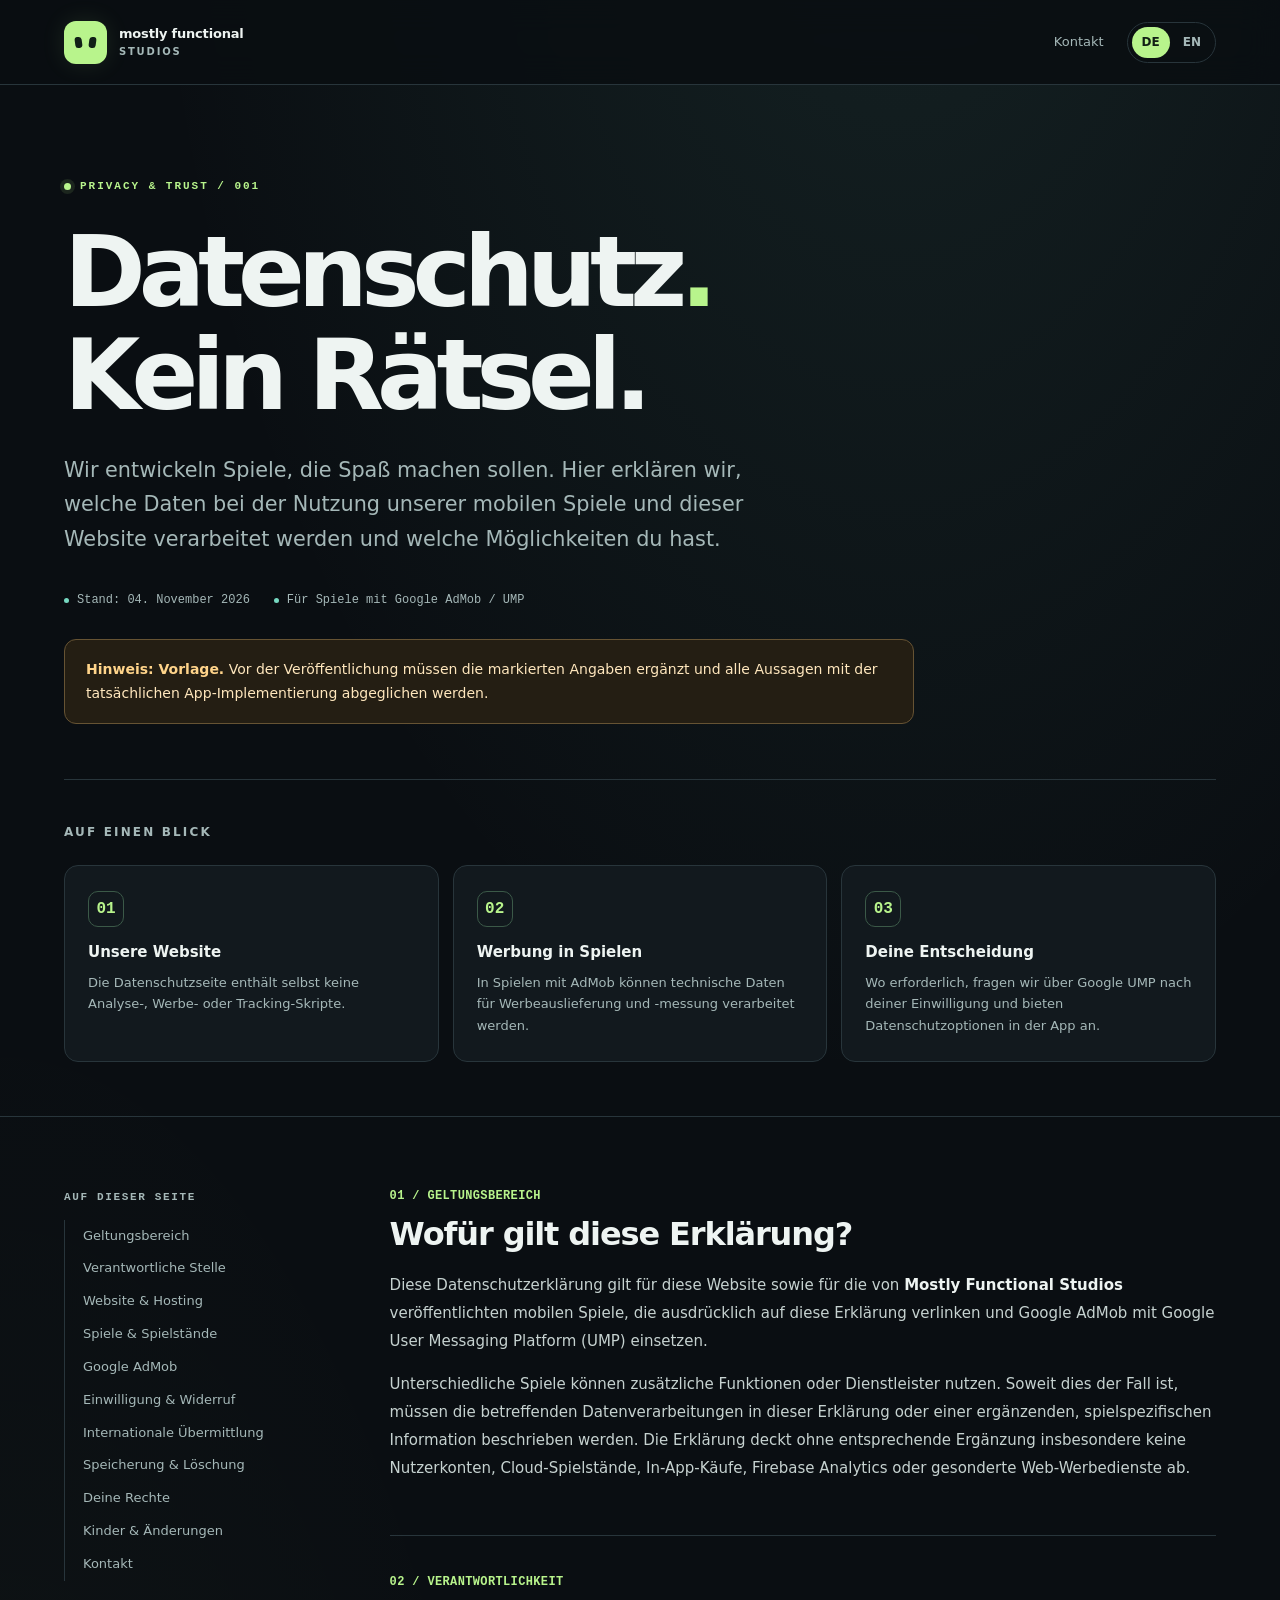
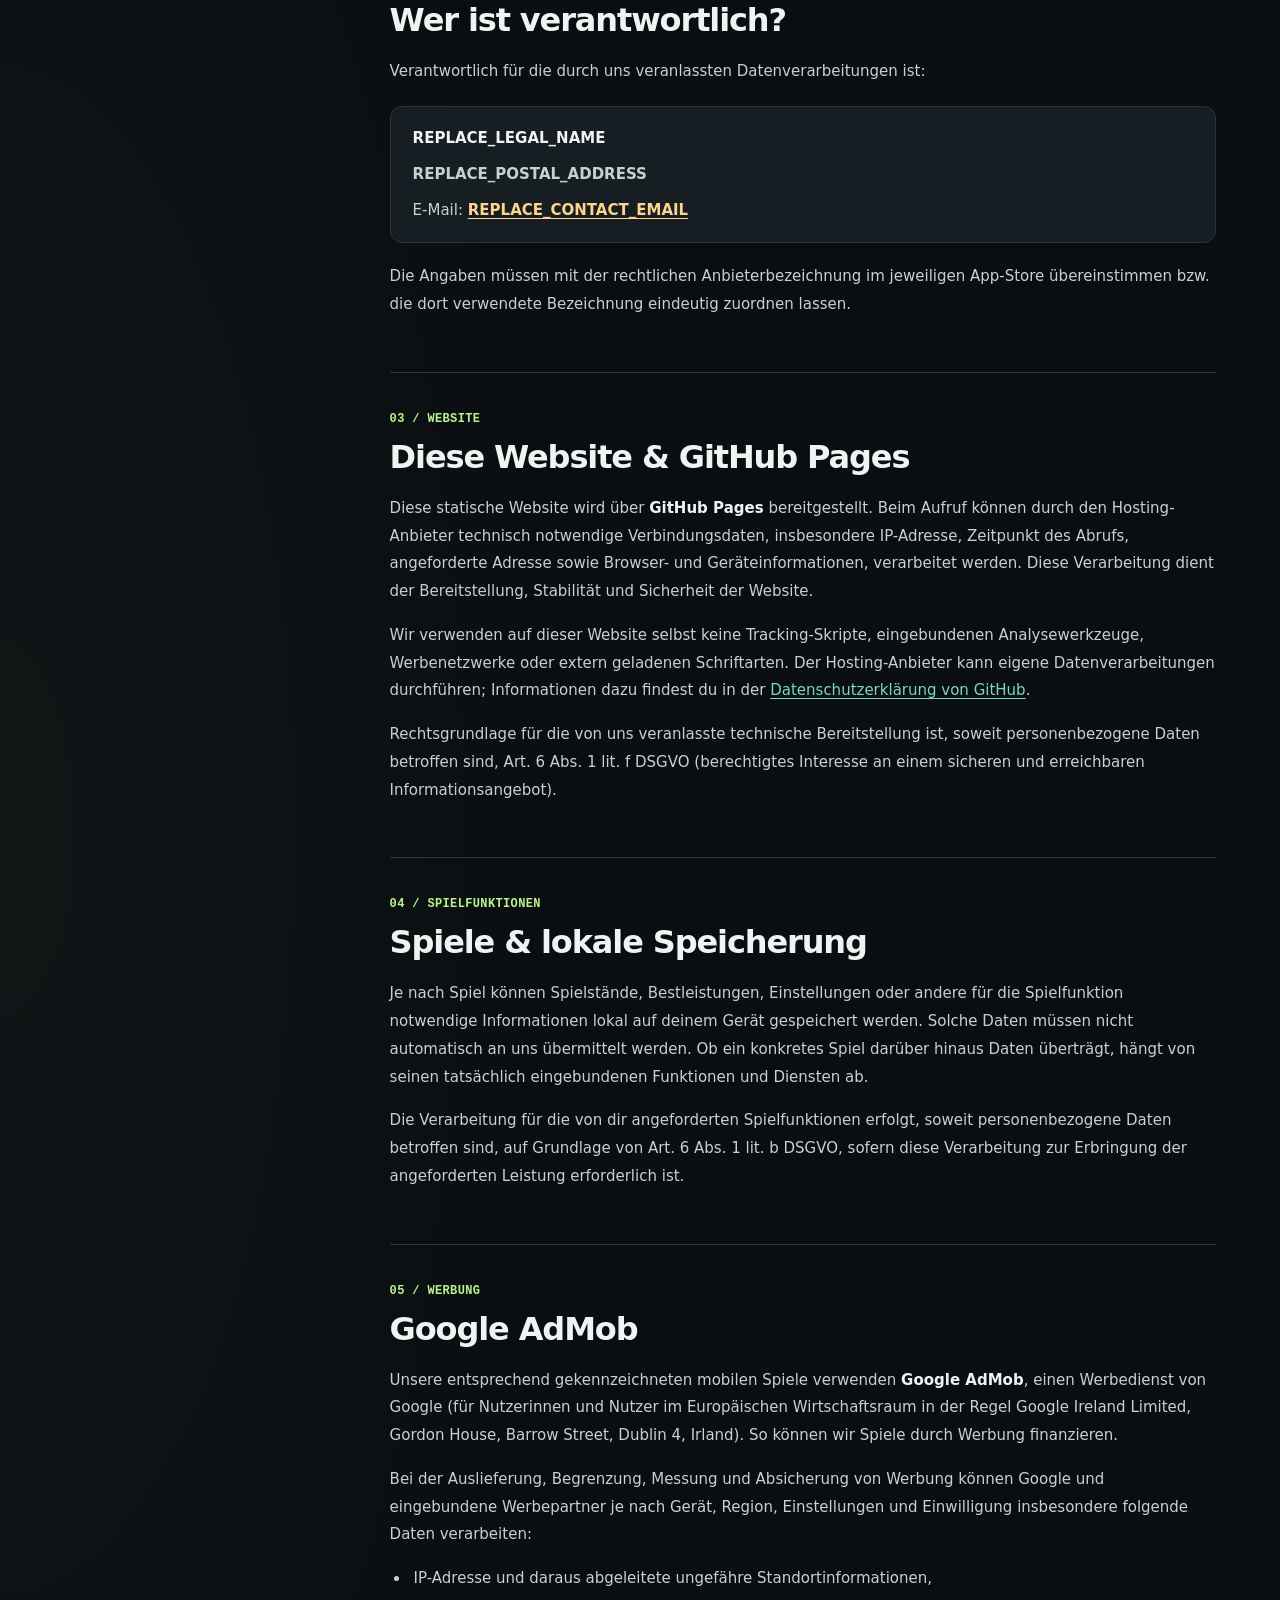
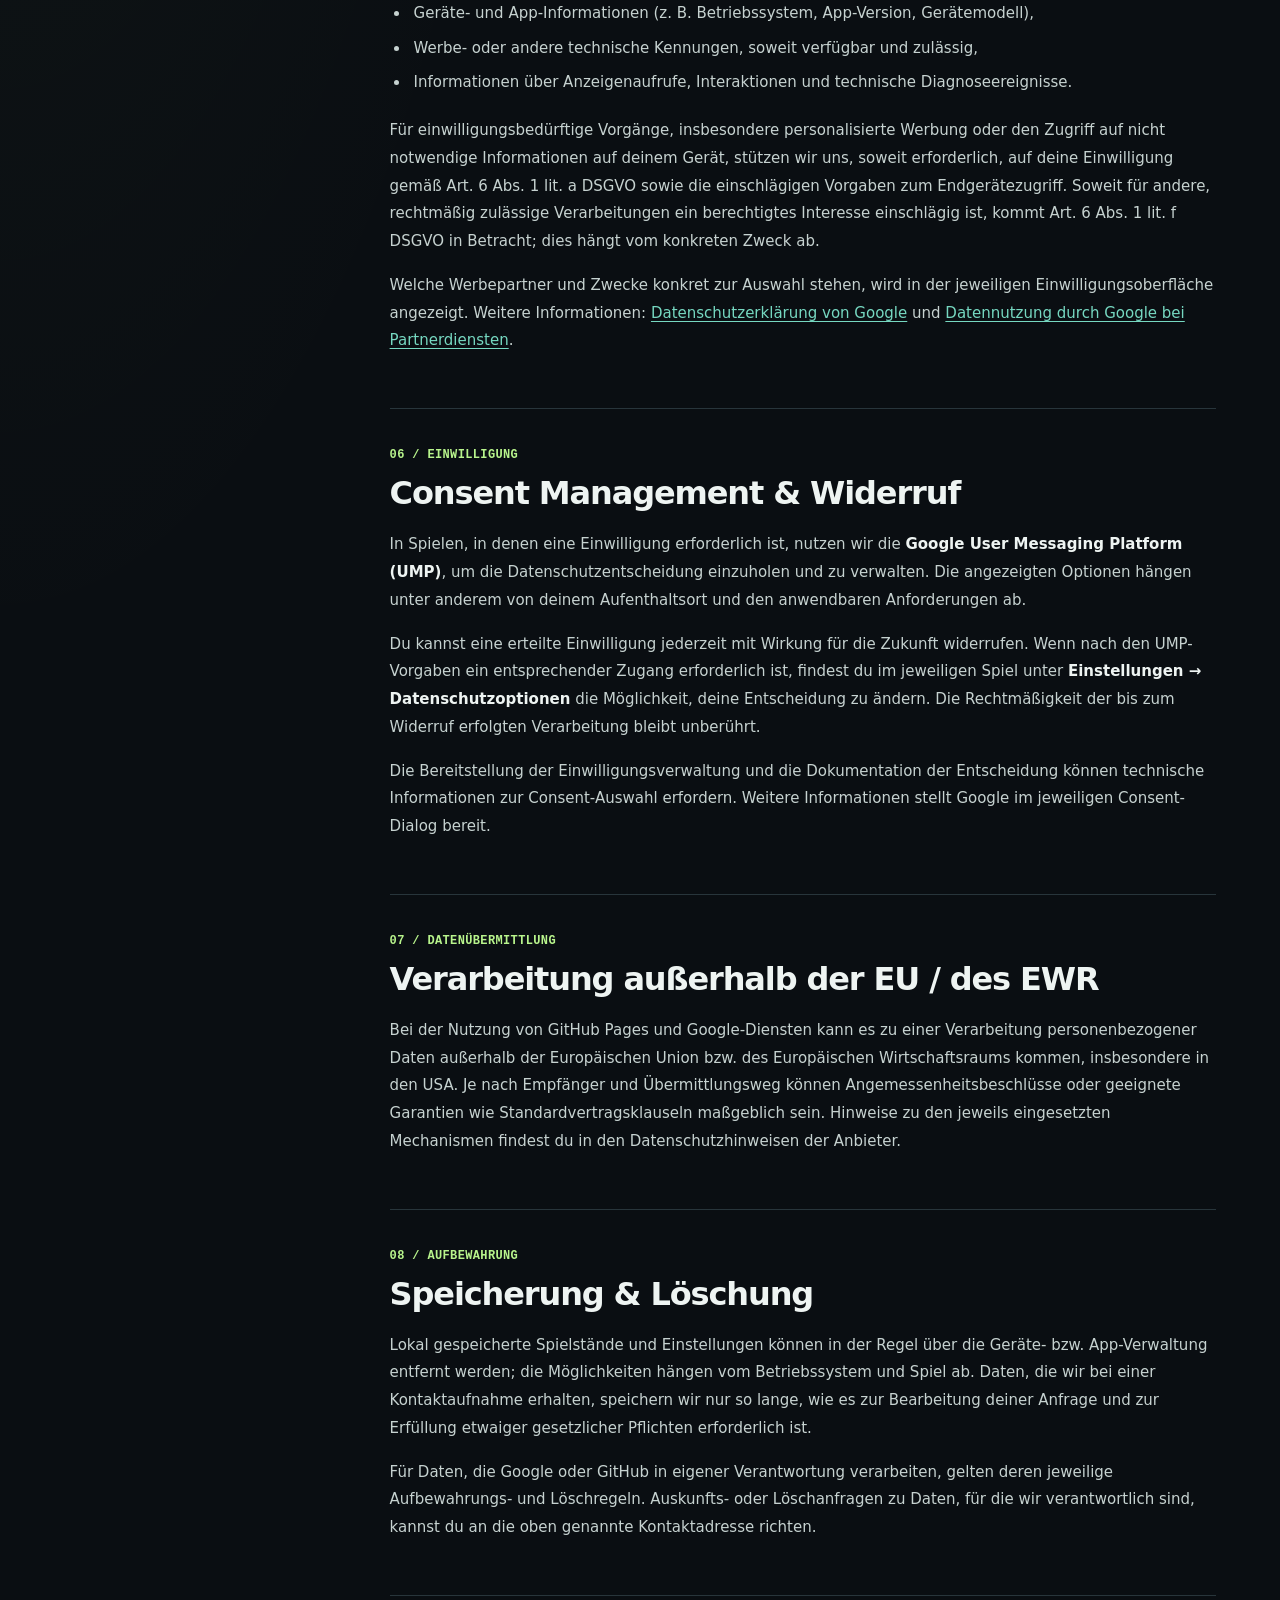
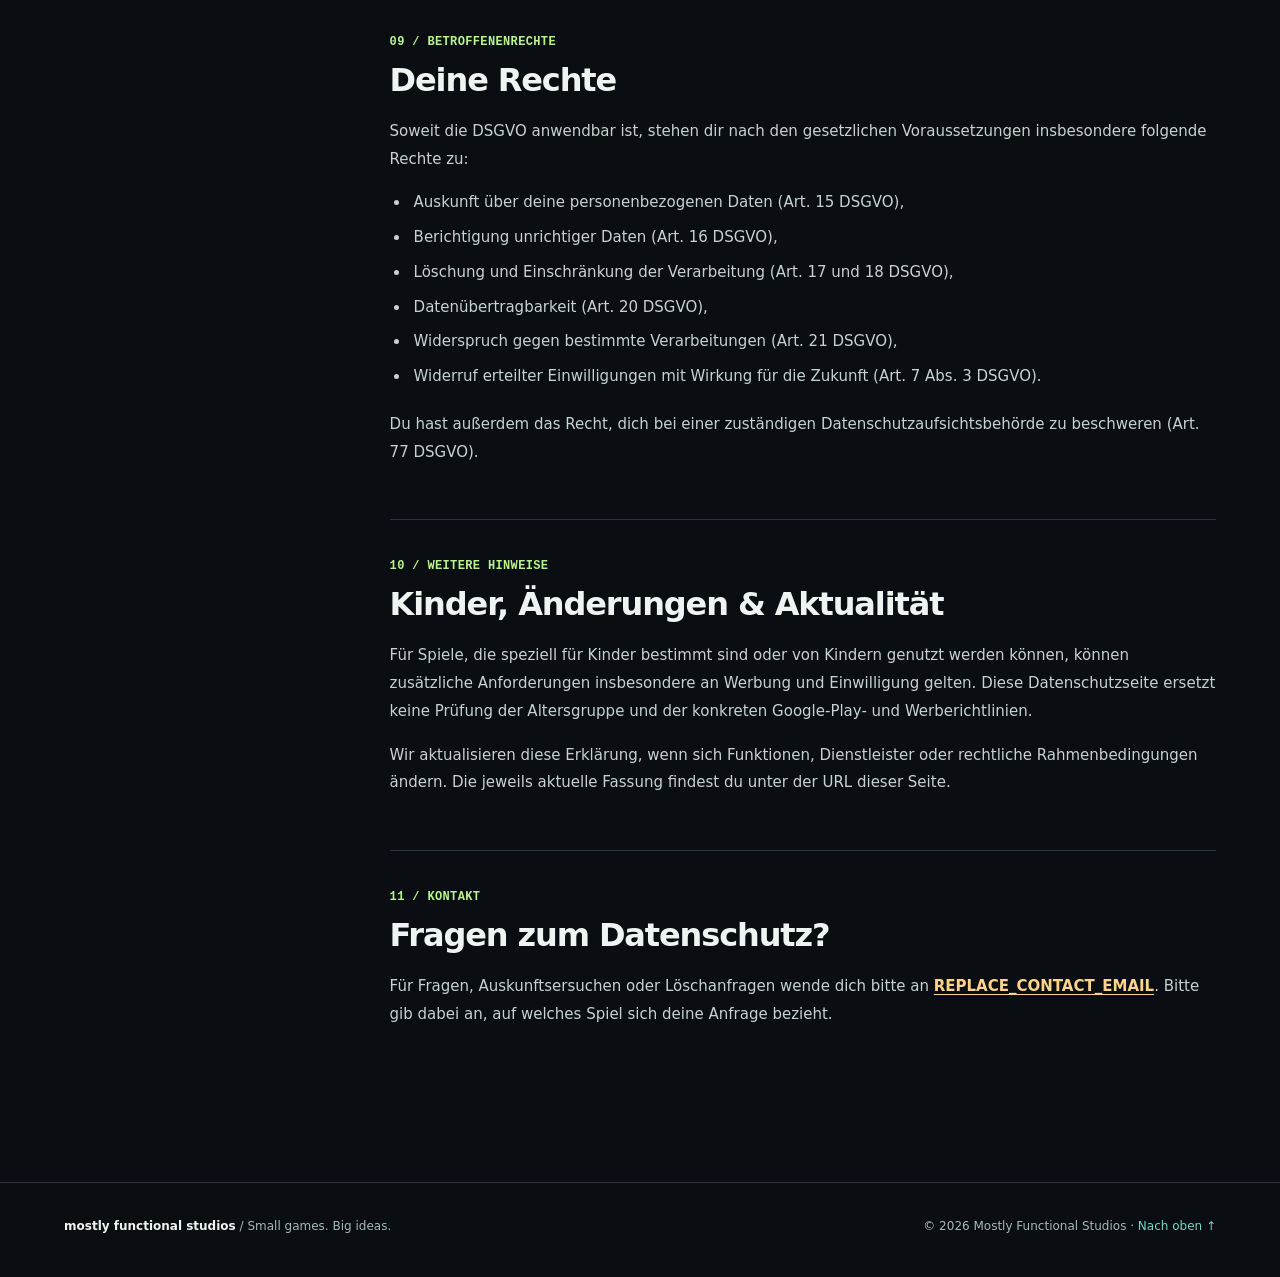
==== index.html @ bf317b9d "initial" ====
<!doctype html>
<html lang="de">
<head>
  <meta charset="utf-8">
  <meta name="viewport" content="width=device-width, initial-scale=1">
  <meta name="color-scheme" content="dark">
  <meta name="theme-color" content="#0a0e12">
  <meta name="description" content="Datenschutzerklärung für mobile Spiele von Mostly Functional Studios und diese Website. Informationen zu AdMob, Einwilligung, Datenverarbeitung und Betroffenenrechten.">
  <title>Datenschutzerklärung — Mostly Functional Studios</title>
  <link rel="icon" href="assets/favicon.svg" type="image/svg+xml">
  <link rel="stylesheet" href="assets/styles.css">
</head>
<body>
  <header class="site-header">
    <div class="container header-inner">
      <a class="brand" href="#start" aria-label="Mostly Functional Studios – zum Anfang">
        <span class="brand-mark" aria-hidden="true"><span class="brand-eyes"><i></i><i></i></span></span>
        <span class="brand-wordmark">mostly functional<span>STUDIOS</span></span>
      </a>
      <div class="header-actions">
        <a class="top-link" href="#kontakt">Kontakt</a>
        <nav class="language-switch" aria-label="Sprache wählen"><a href="index.html" lang="de" aria-current="page">DE</a><a href="en/index.html" lang="en">EN</a></nav>
      </div>
    </div>
  </header>
  <main id="start">
    <div class="container hero">
      <span class="eyebrow">Privacy &amp; trust / 001</span>
      <h1>Datenschutz<span>.</span><br>Kein Rätsel.</h1>
      <p class="hero-intro">Wir entwickeln Spiele, die Spaß machen sollen. Hier erklären wir, welche Daten bei der Nutzung unserer mobilen Spiele und dieser Website verarbeitet werden und welche Möglichkeiten du hast.</p>
      <div class="meta"><span class="meta-label">Stand: 04. November 2026</span><span class="meta-label">Für Spiele mit Google AdMob / UMP</span></div>
      <!-- NACH EINTRAGEN ALLER ANGABEN: gesamtes Element .draft-note entfernen -->
      <div class="draft-note" role="note"><strong>Hinweis: Vorlage.</strong> Vor der Veröffentlichung müssen die markierten Angaben ergänzt und alle Aussagen mit der tatsächlichen App-Implementierung abgeglichen werden.</div>
    </div>

    <div class="quick-info">
      <div class="container">
        <h2>Auf einen Blick</h2>
        <div class="info-grid">
          <article class="info-card"><span class="info-icon" aria-hidden="true">01</span><h3>Unsere Website</h3><p>Die Datenschutzseite enthält selbst keine Analyse-, Werbe- oder Tracking-Skripte.</p></article>
          <article class="info-card"><span class="info-icon" aria-hidden="true">02</span><h3>Werbung in Spielen</h3><p>In Spielen mit AdMob können technische Daten für Werbeauslieferung und -messung verarbeitet werden.</p></article>
          <article class="info-card"><span class="info-icon" aria-hidden="true">03</span><h3>Deine Entscheidung</h3><p>Wo erforderlich, fragen wir über Google UMP nach deiner Einwilligung und bieten Datenschutzoptionen in der App an.</p></article>
        </div>
      </div>
    </div>

    <div class="container content-layout">
      <nav class="toc" aria-label="Inhalt"><p>Auf dieser Seite</p><ul>
        <li><a href="#geltungsbereich">Geltungsbereich</a></li>
        <li><a href="#verantwortlich">Verantwortliche Stelle</a></li>
        <li><a href="#website">Website &amp; Hosting</a></li>
        <li><a href="#spiele">Spiele &amp; Spielstände</a></li>
        <li><a href="#werbung">Google AdMob</a></li>
        <li><a href="#einwilligung">Einwilligung &amp; Widerruf</a></li>
        <li><a href="#uebermittlung">Internationale Übermittlung</a></li>
        <li><a href="#speicherung">Speicherung &amp; Löschung</a></li>
        <li><a href="#rechte">Deine Rechte</a></li>
        <li><a href="#kinder">Kinder &amp; Änderungen</a></li>
        <li><a href="#kontakt">Kontakt</a></li>
      </ul></nav>

      <article class="policy">
        <section id="geltungsbereich"><span class="number">01 / GELTUNGSBEREICH</span><h2>Wofür gilt diese Erklärung?</h2>
          <p>Diese Datenschutzerklärung gilt für diese Website sowie für die von <strong>Mostly Functional Studios</strong> veröffentlichten mobilen Spiele, die ausdrücklich auf diese Erklärung verlinken und Google AdMob mit Google User Messaging Platform (UMP) einsetzen.</p>
          <p>Unterschiedliche Spiele können zusätzliche Funktionen oder Dienstleister nutzen. Soweit dies der Fall ist, müssen die betreffenden Datenverarbeitungen in dieser Erklärung oder einer ergänzenden, spielspezifischen Information beschrieben werden. Die Erklärung deckt ohne entsprechende Ergänzung insbesondere keine Nutzerkonten, Cloud-Spielstände, In-App-Käufe, Firebase Analytics oder gesonderte Web-Werbedienste ab.</p>
        </section>

        <section id="verantwortlich"><span class="number">02 / VERANTWORTLICHKEIT</span><h2>Wer ist verantwortlich?</h2>
          <p>Verantwortlich für die durch uns veranlassten Datenverarbeitungen ist:</p>
          <div class="detail-box"><p><strong class="placeholder">REPLACE_LEGAL_NAME</strong></p><p class="placeholder">REPLACE_POSTAL_ADDRESS</p><p>E-Mail: <a class="placeholder" href="mailto:REPLACE_CONTACT_EMAIL">REPLACE_CONTACT_EMAIL</a></p></div>
          <p>Die Angaben müssen mit der rechtlichen Anbieterbezeichnung im jeweiligen App-Store übereinstimmen bzw. die dort verwendete Bezeichnung eindeutig zuordnen lassen.</p>
        </section>

        <section id="website"><span class="number">03 / WEBSITE</span><h2>Diese Website &amp; GitHub Pages</h2>
          <p>Diese statische Website wird über <strong>GitHub Pages</strong> bereitgestellt. Beim Aufruf können durch den Hosting-Anbieter technisch notwendige Verbindungsdaten, insbesondere IP-Adresse, Zeitpunkt des Abrufs, angeforderte Adresse sowie Browser- und Geräteinformationen, verarbeitet werden. Diese Verarbeitung dient der Bereitstellung, Stabilität und Sicherheit der Website.</p>
          <p>Wir verwenden auf dieser Website selbst keine Tracking-Skripte, eingebundenen Analysewerkzeuge, Werbenetzwerke oder extern geladenen Schriftarten. Der Hosting-Anbieter kann eigene Datenverarbeitungen durchführen; Informationen dazu findest du in der <a href="https://docs.github.com/en/site-policy/privacy-policies/github-general-privacy-statement" rel="noopener noreferrer">Datenschutzerklärung von GitHub</a>.</p>
          <p>Rechtsgrundlage für die von uns veranlasste technische Bereitstellung ist, soweit personenbezogene Daten betroffen sind, Art. 6 Abs. 1 lit. f DSGVO (berechtigtes Interesse an einem sicheren und erreichbaren Informationsangebot).</p>
        </section>

        <section id="spiele"><span class="number">04 / SPIELFUNKTIONEN</span><h2>Spiele &amp; lokale Speicherung</h2>
          <p>Je nach Spiel können Spielstände, Bestleistungen, Einstellungen oder andere für die Spielfunktion notwendige Informationen lokal auf deinem Gerät gespeichert werden. Solche Daten müssen nicht automatisch an uns übermittelt werden. Ob ein konkretes Spiel darüber hinaus Daten überträgt, hängt von seinen tatsächlich eingebundenen Funktionen und Diensten ab.</p>
          <p>Die Verarbeitung für die von dir angeforderten Spielfunktionen erfolgt, soweit personenbezogene Daten betroffen sind, auf Grundlage von Art. 6 Abs. 1 lit. b DSGVO, sofern diese Verarbeitung zur Erbringung der angeforderten Leistung erforderlich ist.</p>
        </section>

        <section id="werbung"><span class="number">05 / WERBUNG</span><h2>Google AdMob</h2>
          <p>Unsere entsprechend gekennzeichneten mobilen Spiele verwenden <strong>Google AdMob</strong>, einen Werbedienst von Google (für Nutzerinnen und Nutzer im Europäischen Wirtschaftsraum in der Regel Google Ireland Limited, Gordon House, Barrow Street, Dublin 4, Irland). So können wir Spiele durch Werbung finanzieren.</p>
          <p>Bei der Auslieferung, Begrenzung, Messung und Absicherung von Werbung können Google und eingebundene Werbepartner je nach Gerät, Region, Einstellungen und Einwilligung insbesondere folgende Daten verarbeiten:</p>
          <ul><li>IP-Adresse und daraus abgeleitete ungefähre Standortinformationen,</li><li>Geräte- und App-Informationen (z. B. Betriebssystem, App-Version, Gerätemodell),</li><li>Werbe- oder andere technische Kennungen, soweit verfügbar und zulässig,</li><li>Informationen über Anzeigenaufrufe, Interaktionen und technische Diagnoseereignisse.</li></ul>
          <p>Für einwilligungsbedürftige Vorgänge, insbesondere personalisierte Werbung oder den Zugriff auf nicht notwendige Informationen auf deinem Gerät, stützen wir uns, soweit erforderlich, auf deine Einwilligung gemäß Art. 6 Abs. 1 lit. a DSGVO sowie die einschlägigen Vorgaben zum Endgerätezugriff. Soweit für andere, rechtmäßig zulässige Verarbeitungen ein berechtigtes Interesse einschlägig ist, kommt Art. 6 Abs. 1 lit. f DSGVO in Betracht; dies hängt vom konkreten Zweck ab.</p>
          <p>Welche Werbepartner und Zwecke konkret zur Auswahl stehen, wird in der jeweiligen Einwilligungsoberfläche angezeigt. Weitere Informationen: <a href="https://policies.google.com/privacy?hl=de" rel="noopener noreferrer">Datenschutzerklärung von Google</a> und <a href="https://policies.google.com/technologies/partner-sites?hl=de" rel="noopener noreferrer">Datennutzung durch Google bei Partnerdiensten</a>.</p>
        </section>

        <section id="einwilligung"><span class="number">06 / EINWILLIGUNG</span><h2>Consent Management &amp; Widerruf</h2>
          <p>In Spielen, in denen eine Einwilligung erforderlich ist, nutzen wir die <strong>Google User Messaging Platform (UMP)</strong>, um die Datenschutzentscheidung einzuholen und zu verwalten. Die angezeigten Optionen hängen unter anderem von deinem Aufenthaltsort und den anwendbaren Anforderungen ab.</p>
          <p>Du kannst eine erteilte Einwilligung jederzeit mit Wirkung für die Zukunft widerrufen. Wenn nach den UMP-Vorgaben ein entsprechender Zugang erforderlich ist, findest du im jeweiligen Spiel unter <strong>Einstellungen → Datenschutzoptionen</strong> die Möglichkeit, deine Entscheidung zu ändern. Die Rechtmäßigkeit der bis zum Widerruf erfolgten Verarbeitung bleibt unberührt.</p>
          <p>Die Bereitstellung der Einwilligungsverwaltung und die Dokumentation der Entscheidung können technische Informationen zur Consent-Auswahl erfordern. Weitere Informationen stellt Google im jeweiligen Consent-Dialog bereit.</p>
        </section>

        <section id="uebermittlung"><span class="number">07 / DATENÜBERMITTLUNG</span><h2>Verarbeitung außerhalb der EU / des EWR</h2>
          <p>Bei der Nutzung von GitHub Pages und Google-Diensten kann es zu einer Verarbeitung personenbezogener Daten außerhalb der Europäischen Union bzw. des Europäischen Wirtschaftsraums kommen, insbesondere in den USA. Je nach Empfänger und Übermittlungsweg können Angemessenheitsbeschlüsse oder geeignete Garantien wie Standardvertragsklauseln maßgeblich sein. Hinweise zu den jeweils eingesetzten Mechanismen findest du in den Datenschutzhinweisen der Anbieter.</p>
        </section>

        <section id="speicherung"><span class="number">08 / AUFBEWAHRUNG</span><h2>Speicherung &amp; Löschung</h2>
          <p>Lokal gespeicherte Spielstände und Einstellungen können in der Regel über die Geräte- bzw. App-Verwaltung entfernt werden; die Möglichkeiten hängen vom Betriebssystem und Spiel ab. Daten, die wir bei einer Kontaktaufnahme erhalten, speichern wir nur so lange, wie es zur Bearbeitung deiner Anfrage und zur Erfüllung etwaiger gesetzlicher Pflichten erforderlich ist.</p>
          <p>Für Daten, die Google oder GitHub in eigener Verantwortung verarbeiten, gelten deren jeweilige Aufbewahrungs- und Löschregeln. Auskunfts- oder Löschanfragen zu Daten, für die wir verantwortlich sind, kannst du an die oben genannte Kontaktadresse richten.</p>
        </section>

        <section id="rechte"><span class="number">09 / BETROFFENENRECHTE</span><h2>Deine Rechte</h2>
          <p>Soweit die DSGVO anwendbar ist, stehen dir nach den gesetzlichen Voraussetzungen insbesondere folgende Rechte zu:</p>
          <ul><li>Auskunft über deine personenbezogenen Daten (Art. 15 DSGVO),</li><li>Berichtigung unrichtiger Daten (Art. 16 DSGVO),</li><li>Löschung und Einschränkung der Verarbeitung (Art. 17 und 18 DSGVO),</li><li>Datenübertragbarkeit (Art. 20 DSGVO),</li><li>Widerspruch gegen bestimmte Verarbeitungen (Art. 21 DSGVO),</li><li>Widerruf erteilter Einwilligungen mit Wirkung für die Zukunft (Art. 7 Abs. 3 DSGVO).</li></ul>
          <p>Du hast außerdem das Recht, dich bei einer zuständigen Datenschutzaufsichtsbehörde zu beschweren (Art. 77 DSGVO).</p>
        </section>

        <section id="kinder"><span class="number">10 / WEITERE HINWEISE</span><h2>Kinder, Änderungen &amp; Aktualität</h2>
          <p>Für Spiele, die speziell für Kinder bestimmt sind oder von Kindern genutzt werden können, können zusätzliche Anforderungen insbesondere an Werbung und Einwilligung gelten. Diese Datenschutzseite ersetzt keine Prüfung der Altersgruppe und der konkreten Google-Play- und Werberichtlinien.</p>
          <p>Wir aktualisieren diese Erklärung, wenn sich Funktionen, Dienstleister oder rechtliche Rahmenbedingungen ändern. Die jeweils aktuelle Fassung findest du unter der URL dieser Seite.</p>
        </section>

        <section id="kontakt"><span class="number">11 / KONTAKT</span><h2>Fragen zum Datenschutz?</h2>
          <p>Für Fragen, Auskunftsersuchen oder Löschanfragen wende dich bitte an <a class="placeholder" href="mailto:REPLACE_CONTACT_EMAIL">REPLACE_CONTACT_EMAIL</a>. Bitte gib dabei an, auf welches Spiel sich deine Anfrage bezieht.</p>
        </section>
      </article>
    </div>
  </main>
  <footer><div class="container footer-inner"><span><strong>mostly functional studios</strong> <span aria-hidden="true">/</span> Small games. Big ideas.</span><span>© 2026 Mostly Functional Studios · <a href="#start">Nach oben ↑</a></span></div></footer>
</body>
</html>
---- assets/styles.css ----
:root {
  color-scheme: dark;
  --bg: #0a0e12;
  --surface: #12191e;
  --surface-2: #161e24;
  --stroke: #28353b;
  --text: #eef4f2;
  --muted: #a5b8b8;
  --accent: #b8f48c;
  --mint: #76d8c1;
  --warning: #ffd48a;
  --max: 1152px;
}
* { box-sizing: border-box; }
html { scroll-behavior: smooth; scroll-padding-top: 100px; }
body {
  margin: 0;
  background: var(--bg);
  background-image: radial-gradient(ellipse 70% 27% at 70% -5%, rgba(118,216,193,.105), transparent 85%),
    radial-gradient(ellipse 55% 30% at 0 40%, rgba(184,244,140,.035), transparent 80%);
  color: var(--text);
  font: 400 16px/1.75 -apple-system, BlinkMacSystemFont, "Segoe UI", Inter, system-ui, sans-serif;
  -webkit-font-smoothing: antialiased;
}
a { color: var(--mint); text-underline-offset: .22em; text-decoration-thickness: 1px; }
a:hover { color: var(--accent); }
a:focus-visible { outline: 2px solid var(--accent); outline-offset: 5px; border-radius: 2px; }
.container { width: min(var(--max), calc(100% - 48px)); margin: 0 auto; }
.site-header { border-bottom: 1px solid var(--stroke); background: rgba(10,14,18,.88); position: sticky; top: 0; z-index: 5; backdrop-filter: blur(16px); }
.header-inner { display: flex; align-items: center; justify-content: space-between; gap: 24px; min-height: 84px; }
.brand { display: inline-flex; gap: 12px; align-items: center; color: var(--text); text-decoration: none; line-height: 1.1; }
.brand:hover { color: var(--text); }
.brand-mark { width: 43px; height: 43px; background: #b8f48c; display: grid; align-content: center; justify-content: center; border-radius: 12px; box-shadow: 0 0 25px rgba(184,244,140,.11); }
.brand-eyes { display: flex; gap: 7px; }
.brand-eyes i { width: 7px; height: 11px; display: block; background: #112017; border-radius: 3px; transform: rotate(-8deg); }
.brand-eyes i:nth-child(2) { transform: rotate(8deg); }
.brand-wordmark { font-size: 13px; font-weight: 750; letter-spacing: -.015em; }
.brand-wordmark span { display: block; color: var(--muted); font-size: 10px; letter-spacing: .18em; font-weight: 650; margin-top: 4px; }
.header-actions { display: flex; align-items: center; gap: 23px; }
.top-link { font-size: 13px; color: var(--muted); text-decoration: none; }
.language-switch { display: flex; align-items: center; padding: 4px; gap: 3px; border: 1px solid var(--stroke); border-radius: 999px; }
.language-switch a { font-size: 12px; font-weight: 650; padding: 5px 10px; border-radius: 999px; color: var(--muted); text-decoration: none; }
.language-switch a[aria-current="page"] { background: var(--accent); color: #112015; }
main { min-height: 60vh; }
.hero { padding: 86px 0 55px; border-bottom: 1px solid var(--stroke); }
.eyebrow { display: inline-flex; align-items: center; gap: 9px; text-transform: uppercase; letter-spacing: .18em; font: 650 11px/1.2 ui-monospace, SFMono-Regular, Menlo, Consolas, monospace; color: var(--accent); }
.eyebrow:before { content: ''; width: 7px; height: 7px; border-radius: 50%; background: var(--accent); box-shadow: 0 0 0 4px rgba(184,244,140,.10); }
h1 { max-width: 850px; font-size: clamp(3.4rem, 7.7vw, 6.5rem); line-height: 1.05; font-weight: 770; letter-spacing: -.072em; margin: 22px 0 25px; }
h1 span { color: var(--accent); }
.hero-intro { max-width: 690px; font-size: clamp(1.05rem, 2.1vw, 1.3rem); line-height: 1.66; color: var(--muted); margin: 0; }
.meta { margin-top: 33px; display: flex; flex-wrap: wrap; align-items: center; gap: 14px 24px; font-size: 12px; font-family: ui-monospace,SFMono-Regular,Menlo,monospace; color: var(--muted); }
.meta-label { display: inline-flex; align-items: center; gap: 8px; }
.meta-label::before { content: ''; width: 5px; height: 5px; background: var(--mint); border-radius: 50%; }
.draft-note { margin: 28px 0 0; padding: 17px 21px; border: 1px solid #665333; border-radius: 12px; background: #241e13; color: #ffe7bd; font-size: 14px; max-width: 850px; }
.draft-note strong { color: var(--warning); }
.quick-info { padding: 42px 0 54px; border-bottom: 1px solid var(--stroke); }
.quick-info h2 { font-size: 12px; text-transform: uppercase; letter-spacing: .18em; color: var(--muted); font-weight: 700; margin: 0 0 22px; }
.info-grid { display: grid; grid-template-columns: repeat(3, 1fr); gap: 14px; }
.info-card { background: var(--surface); border: 1px solid var(--stroke); padding: 25px 23px; border-radius: 14px; }
.info-icon { display: inline-flex; align-items: center; justify-content: center; width: 36px; height: 36px; margin-bottom: 12px; border: 1px solid #3b5948; border-radius: 10px; color: var(--accent); font-family: ui-monospace,SFMono-Regular,Menlo,monospace; font-weight: 750; }
.info-card h3 { margin: 0 0 7px; font-size: 15px; font-weight: 710; }
.info-card p { color: var(--muted); font-size: 13px; line-height: 1.65; margin: 0; }
.content-layout { display: grid; grid-template-columns: 236px minmax(0, 1fr); gap: clamp(45px, 7vw, 100px); padding: 72px 0 100px; }
.toc { align-self: start; position: sticky; top: 117px; }
.toc p { color: var(--muted); margin: 0 0 14px; text-transform: uppercase; font: 650 11px/1.5 ui-monospace,SFMono-Regular,Menlo,monospace; letter-spacing: .15em; }
.toc ul { margin: 0; padding: 0; list-style: none; border-left: 1px solid var(--stroke); }
.toc a { display: block; border-left: 2px solid transparent; margin-left: -1px; padding: 7px 0 7px 17px; color: var(--muted); font-size: 13px; text-decoration: none; line-height: 1.45; }
.toc a:hover, .toc a:focus-visible { border-left-color: var(--accent); color: var(--accent); }
.policy { min-width: 0; }
.policy > section { padding-bottom: 37px; margin-bottom: 39px; border-bottom: 1px solid var(--stroke); }
.policy > section:last-child { margin-bottom: 0; border-bottom: 0; }
.number { display: block; font: 700 12px ui-monospace,SFMono-Regular,Menlo,monospace; color: var(--accent); letter-spacing: .03em; margin-bottom: 12px; }
.policy h2 { margin: 0 0 18px; font-size: clamp(1.4rem,2.7vw,2rem); line-height: 1.22; letter-spacing: -.035em; font-weight: 730; }
.policy h3 { margin: 25px 0 7px; font-size: 16px; font-weight: 720; }
.policy p, .policy li { color: #c6d2d0; font-size: 15px; line-height: 1.85; }
.policy p { margin: 0 0 16px; }
.policy ul { padding-left: 20px; margin: 0 0 20px; }
.policy li { margin: 7px 0; padding-left: 4px; }
.policy strong { color: #eef4f2; font-weight: 680; }
.detail-box { margin: 20px 0; padding: 18px 22px; border: 1px solid var(--stroke); border-radius: 12px; background: var(--surface-2); }
.detail-box p { margin: 0; }
.detail-box p + p { margin-top: 8px; }
.placeholder { color: var(--warning); font-weight: 700; overflow-wrap: anywhere; }
.policy a { overflow-wrap: anywhere; }
footer { border-top: 1px solid var(--stroke); }
.footer-inner { padding: 33px 0 40px; display: flex; gap: 14px; align-items: center; justify-content: space-between; font-size: 12px; color: var(--muted); }
.footer-inner strong { color: var(--text); }
.footer-inner a { text-decoration: none; }
@media (max-width: 860px) {
  .content-layout { grid-template-columns: 1fr; padding-top: 46px; gap: 24px; }
  .toc { position: static; }
  .toc ul { display: flex; gap: 4px 13px; flex-wrap: wrap; border: 0; }
  .toc a { margin: 0; padding: 7px 10px; border: 1px solid var(--stroke); border-radius: 7px; }
  .toc a:hover, .toc a:focus-visible { border-color: var(--accent); }
  .info-grid { grid-template-columns: 1fr; }
  .info-card { padding: 19px 20px; }
  .hero { padding-top: 57px; }
}
@media (max-width: 540px) {
  .container { width: min(var(--max), calc(100% - 32px)); }
  .header-inner { min-height: 72px; }
  .brand-mark { width: 37px; height: 37px; }
  .brand-wordmark { font-size: 11px; }
  .brand-wordmark span { font-size: 9px; }
  .header-actions { gap: 6px; }
  .top-link { display: none; }
  .hero { padding-top: 45px; }
  h1 { font-size: clamp(2.6rem, 12vw, 4rem); }
  .policy > section { margin-bottom: 32px; }
  .footer-inner { flex-direction: column; align-items: start; }
}
@media (prefers-reduced-motion: reduce) { html { scroll-behavior: auto; } }
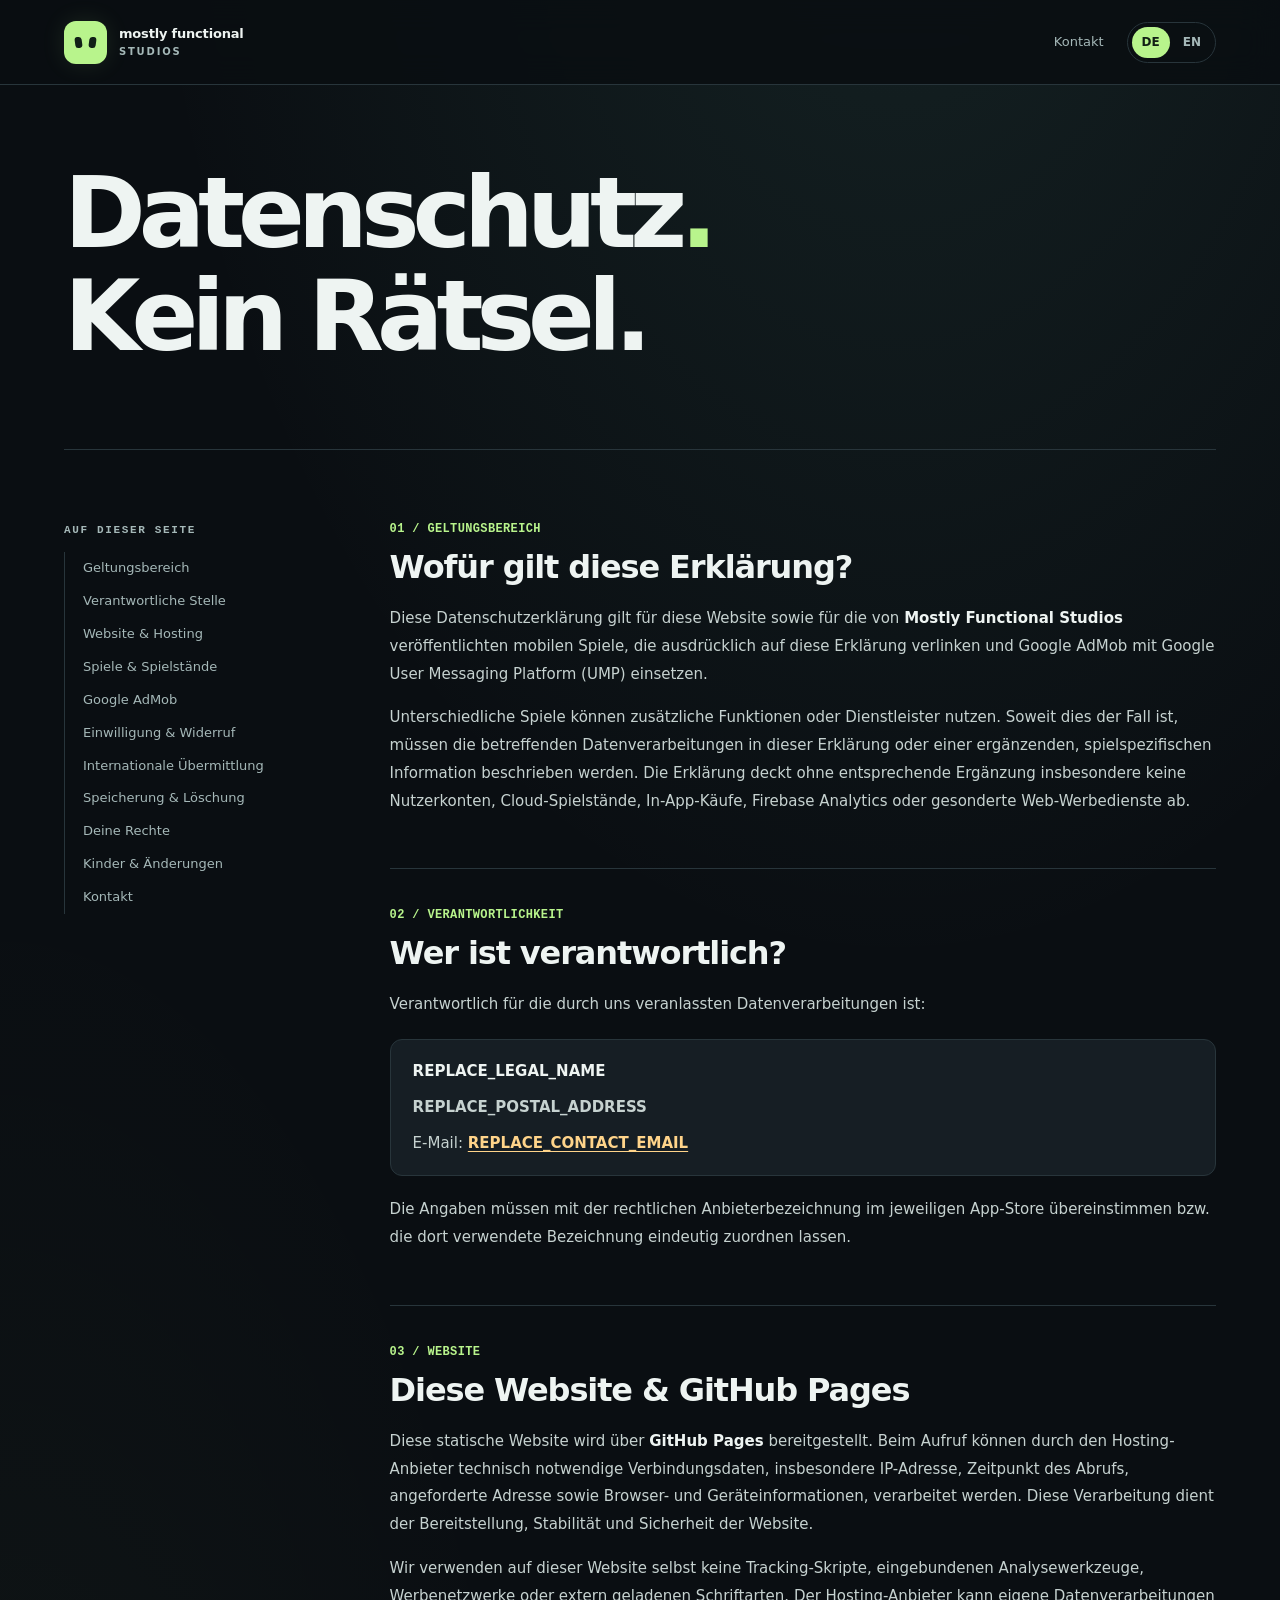
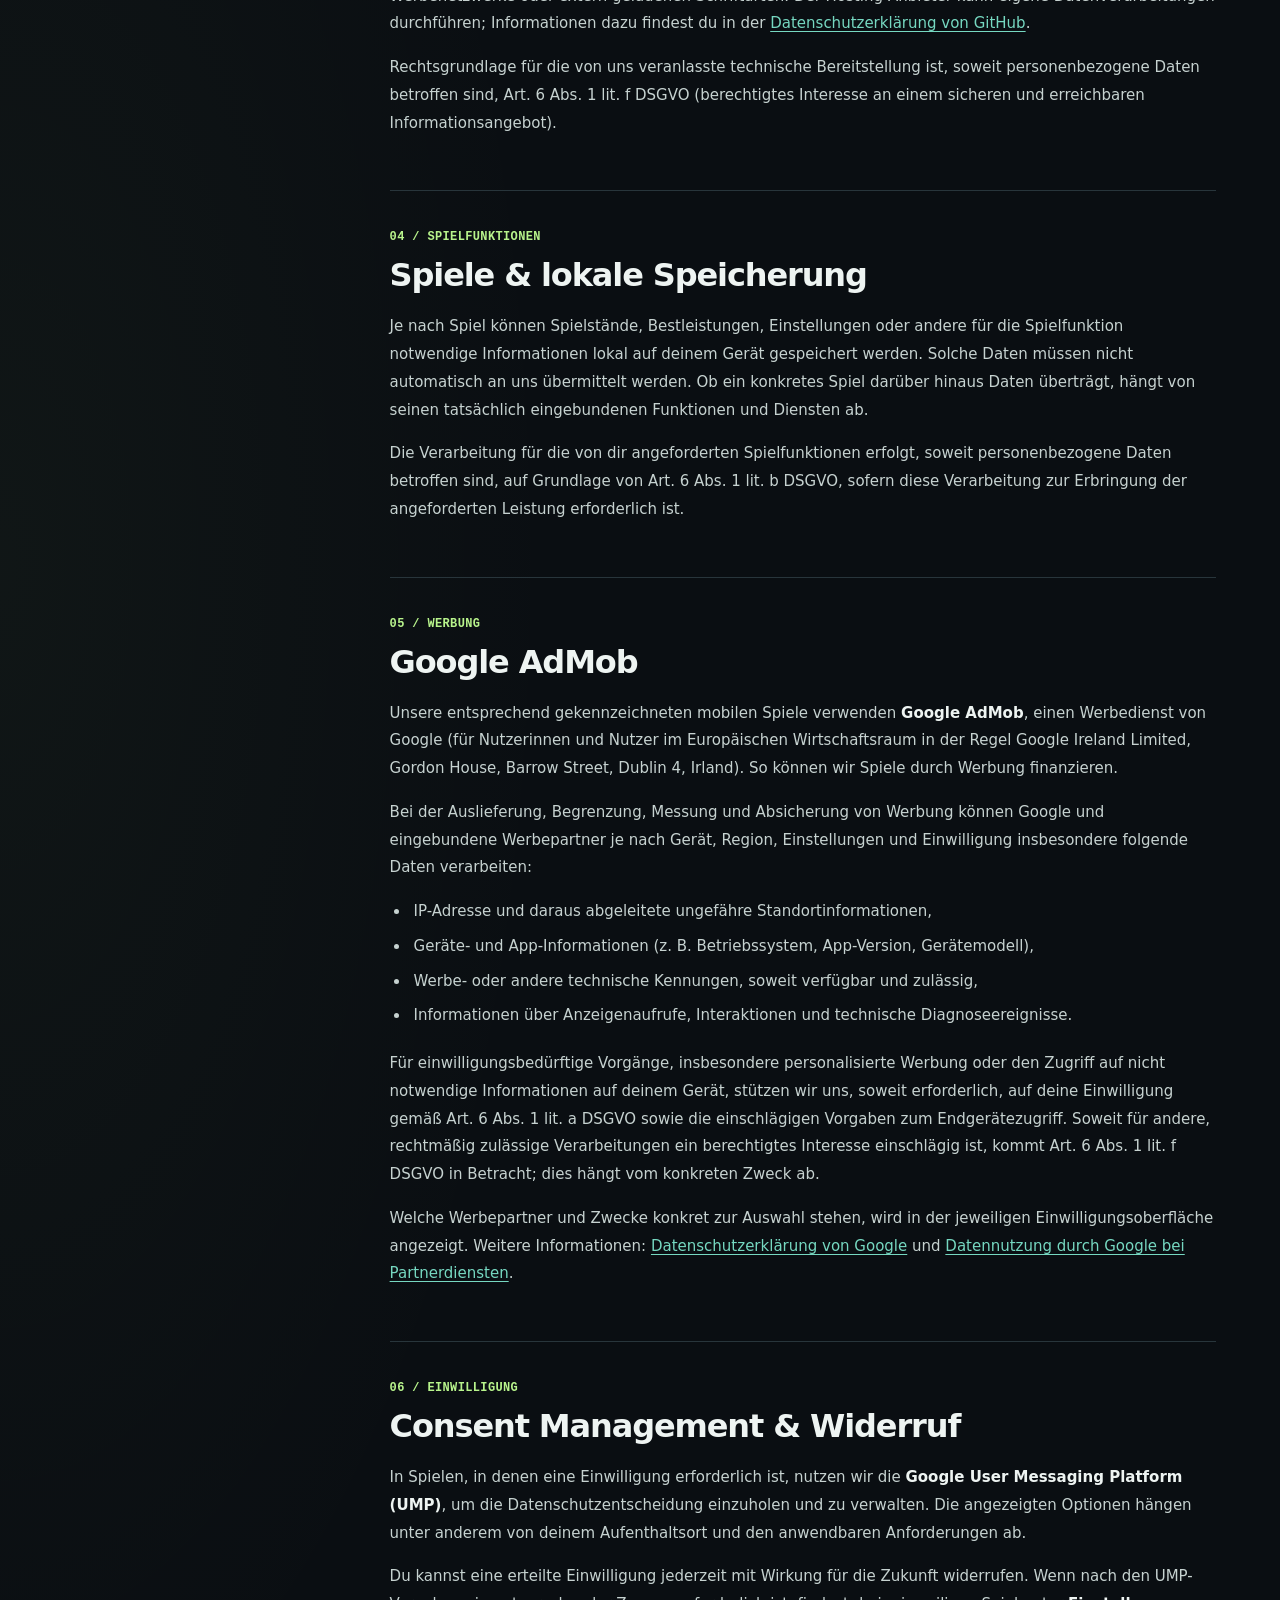
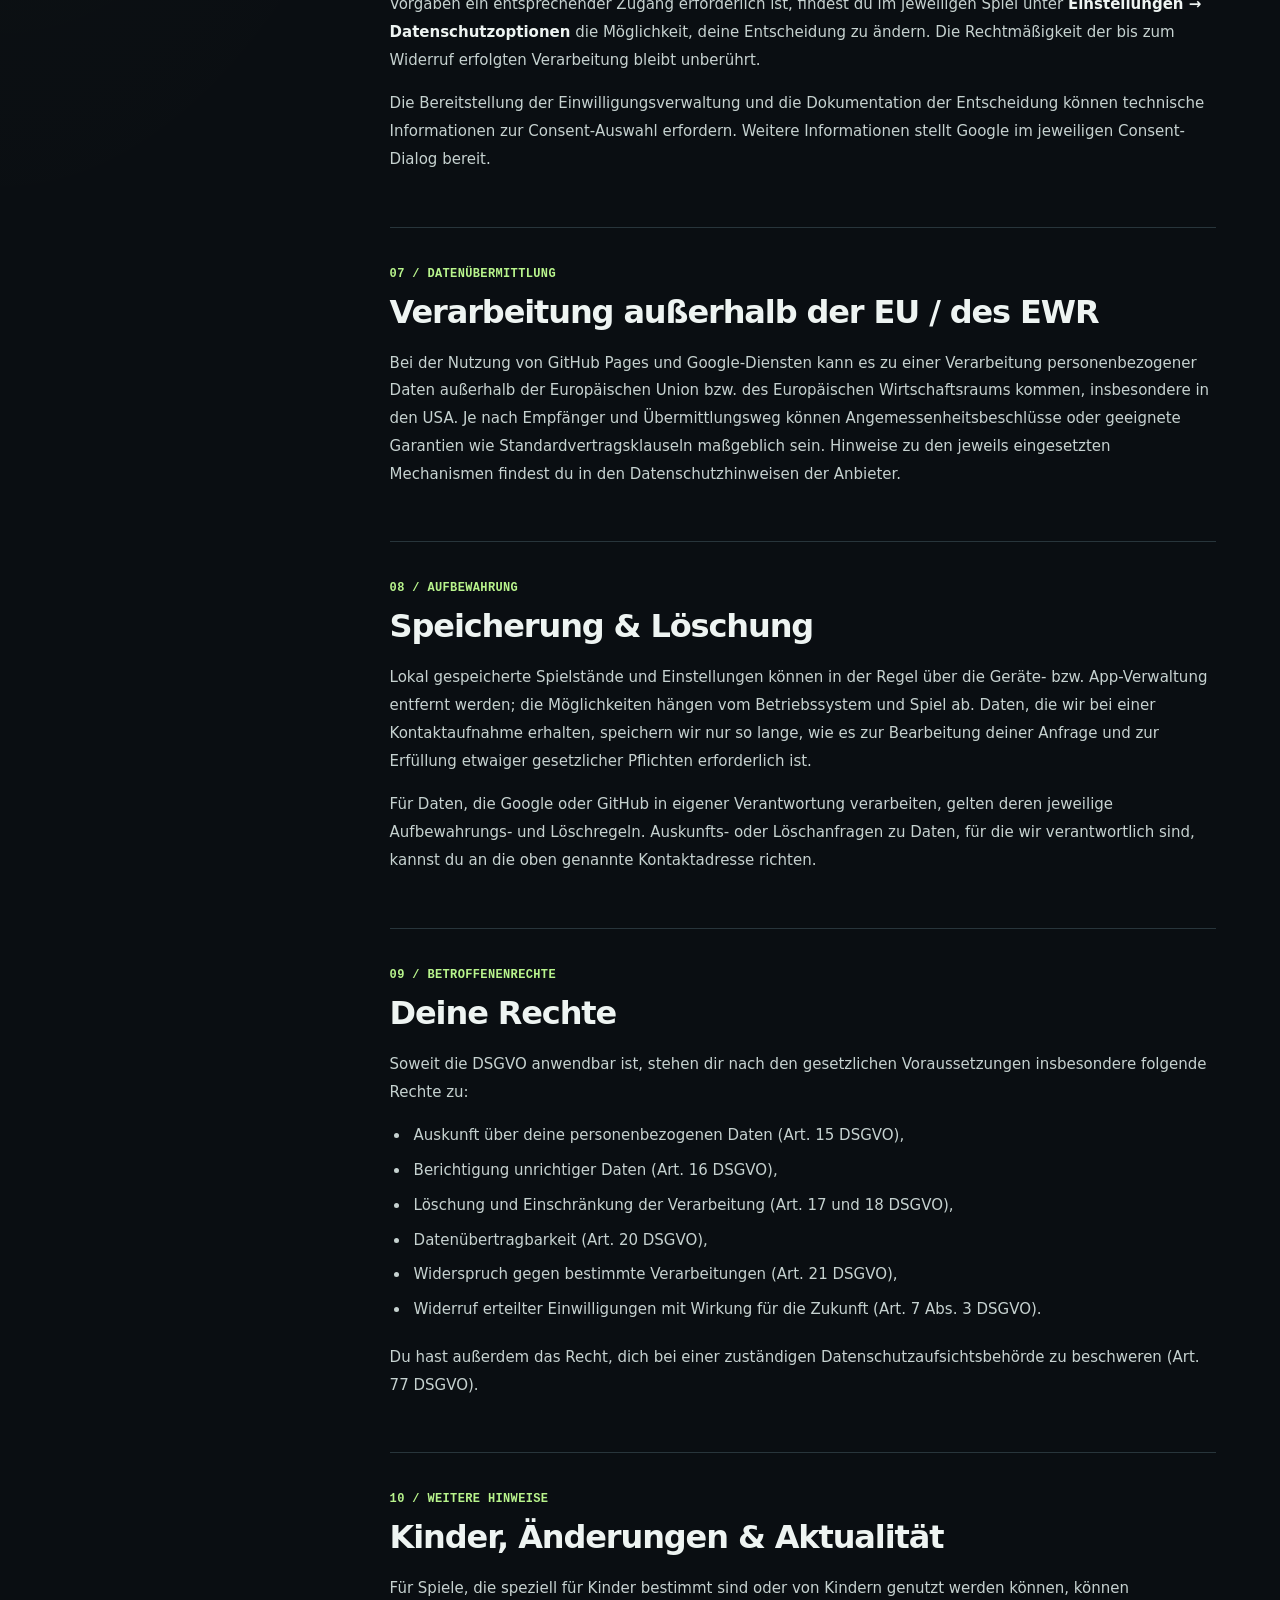
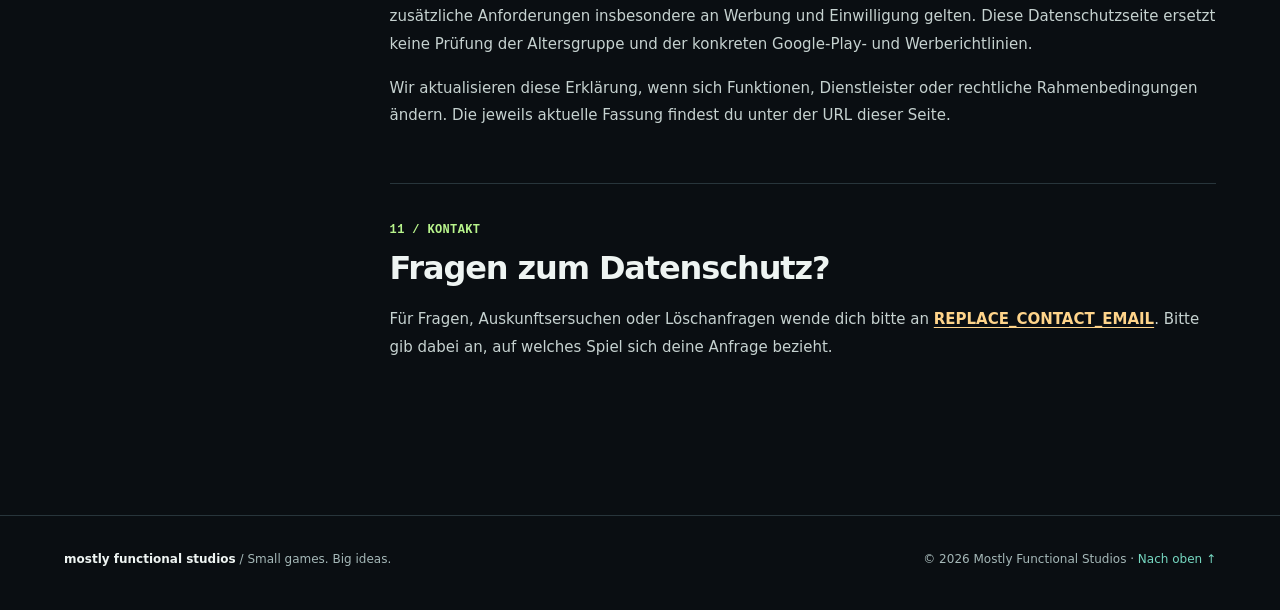
==== commit ad13ab18: "removed unnecessesary content" ====
--- a/index.html
+++ b/index.html
@@ -25,23 +25,7 @@
   </header>
   <main id="start">
     <div class="container hero">
-      <span class="eyebrow">Privacy &amp; trust / 001</span>
       <h1>Datenschutz<span>.</span><br>Kein Rätsel.</h1>
-      <p class="hero-intro">Wir entwickeln Spiele, die Spaß machen sollen. Hier erklären wir, welche Daten bei der Nutzung unserer mobilen Spiele und dieser Website verarbeitet werden und welche Möglichkeiten du hast.</p>
-      <div class="meta"><span class="meta-label">Stand: 04. November 2026</span><span class="meta-label">Für Spiele mit Google AdMob / UMP</span></div>
-      <!-- NACH EINTRAGEN ALLER ANGABEN: gesamtes Element .draft-note entfernen -->
-      <div class="draft-note" role="note"><strong>Hinweis: Vorlage.</strong> Vor der Veröffentlichung müssen die markierten Angaben ergänzt und alle Aussagen mit der tatsächlichen App-Implementierung abgeglichen werden.</div>
-    </div>
-
-    <div class="quick-info">
-      <div class="container">
-        <h2>Auf einen Blick</h2>
-        <div class="info-grid">
-          <article class="info-card"><span class="info-icon" aria-hidden="true">01</span><h3>Unsere Website</h3><p>Die Datenschutzseite enthält selbst keine Analyse-, Werbe- oder Tracking-Skripte.</p></article>
-          <article class="info-card"><span class="info-icon" aria-hidden="true">02</span><h3>Werbung in Spielen</h3><p>In Spielen mit AdMob können technische Daten für Werbeauslieferung und -messung verarbeitet werden.</p></article>
-          <article class="info-card"><span class="info-icon" aria-hidden="true">03</span><h3>Deine Entscheidung</h3><p>Wo erforderlich, fragen wir über Google UMP nach deiner Einwilligung und bieten Datenschutzoptionen in der App an.</p></article>
-        </div>
-      </div>
     </div>
 
     <div class="container content-layout">
--- a/assets/styles.css
+++ b/assets/styles.css
@@ -42,7 +42,7 @@
 .language-switch a { font-size: 12px; font-weight: 650; padding: 5px 10px; border-radius: 999px; color: var(--muted); text-decoration: none; }
 .language-switch a[aria-current="page"] { background: var(--accent); color: #112015; }
 main { min-height: 60vh; }
-.hero { padding: 86px 0 55px; border-bottom: 1px solid var(--stroke); }
+.hero { padding: 55px 0 55px; border-bottom: 1px solid var(--stroke); }
 .eyebrow { display: inline-flex; align-items: center; gap: 9px; text-transform: uppercase; letter-spacing: .18em; font: 650 11px/1.2 ui-monospace, SFMono-Regular, Menlo, Consolas, monospace; color: var(--accent); }
 .eyebrow:before { content: ''; width: 7px; height: 7px; border-radius: 50%; background: var(--accent); box-shadow: 0 0 0 4px rgba(184,244,140,.10); }
 h1 { max-width: 850px; font-size: clamp(3.4rem, 7.7vw, 6.5rem); line-height: 1.05; font-weight: 770; letter-spacing: -.072em; margin: 22px 0 25px; }
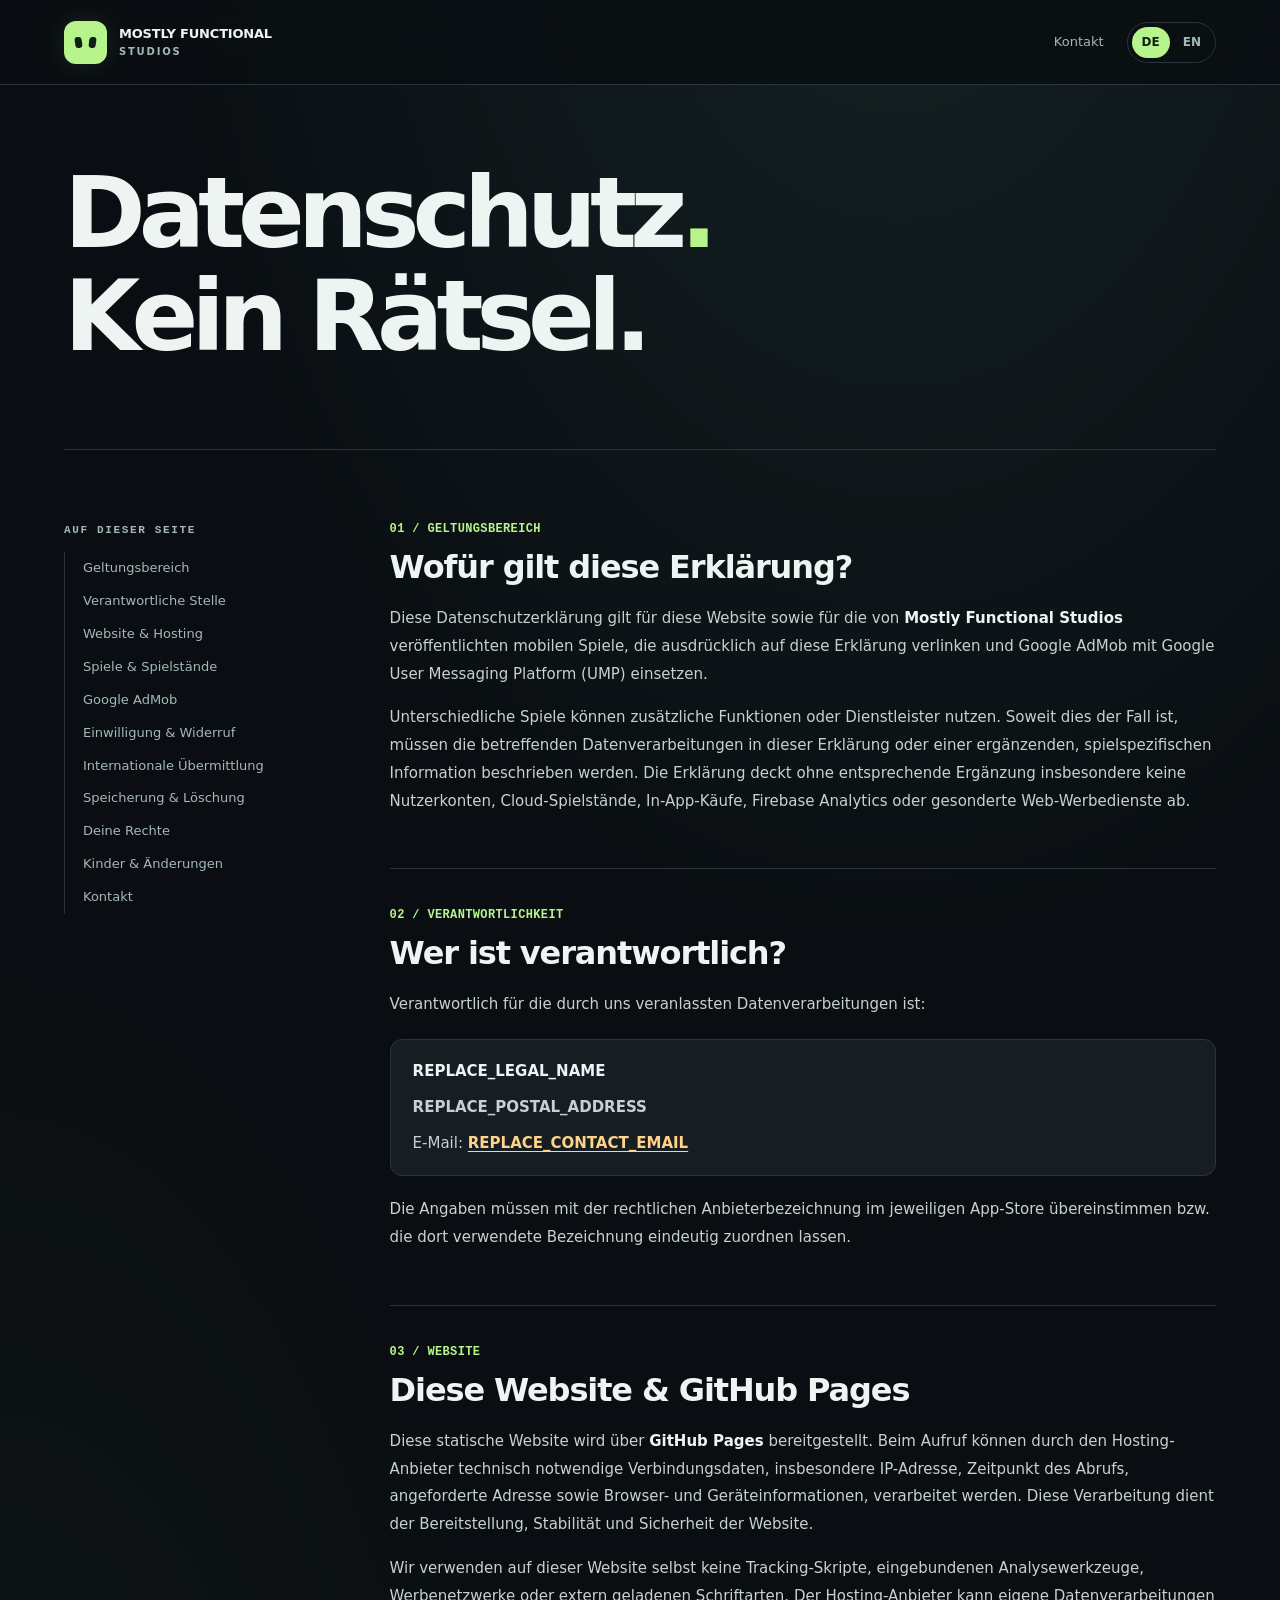
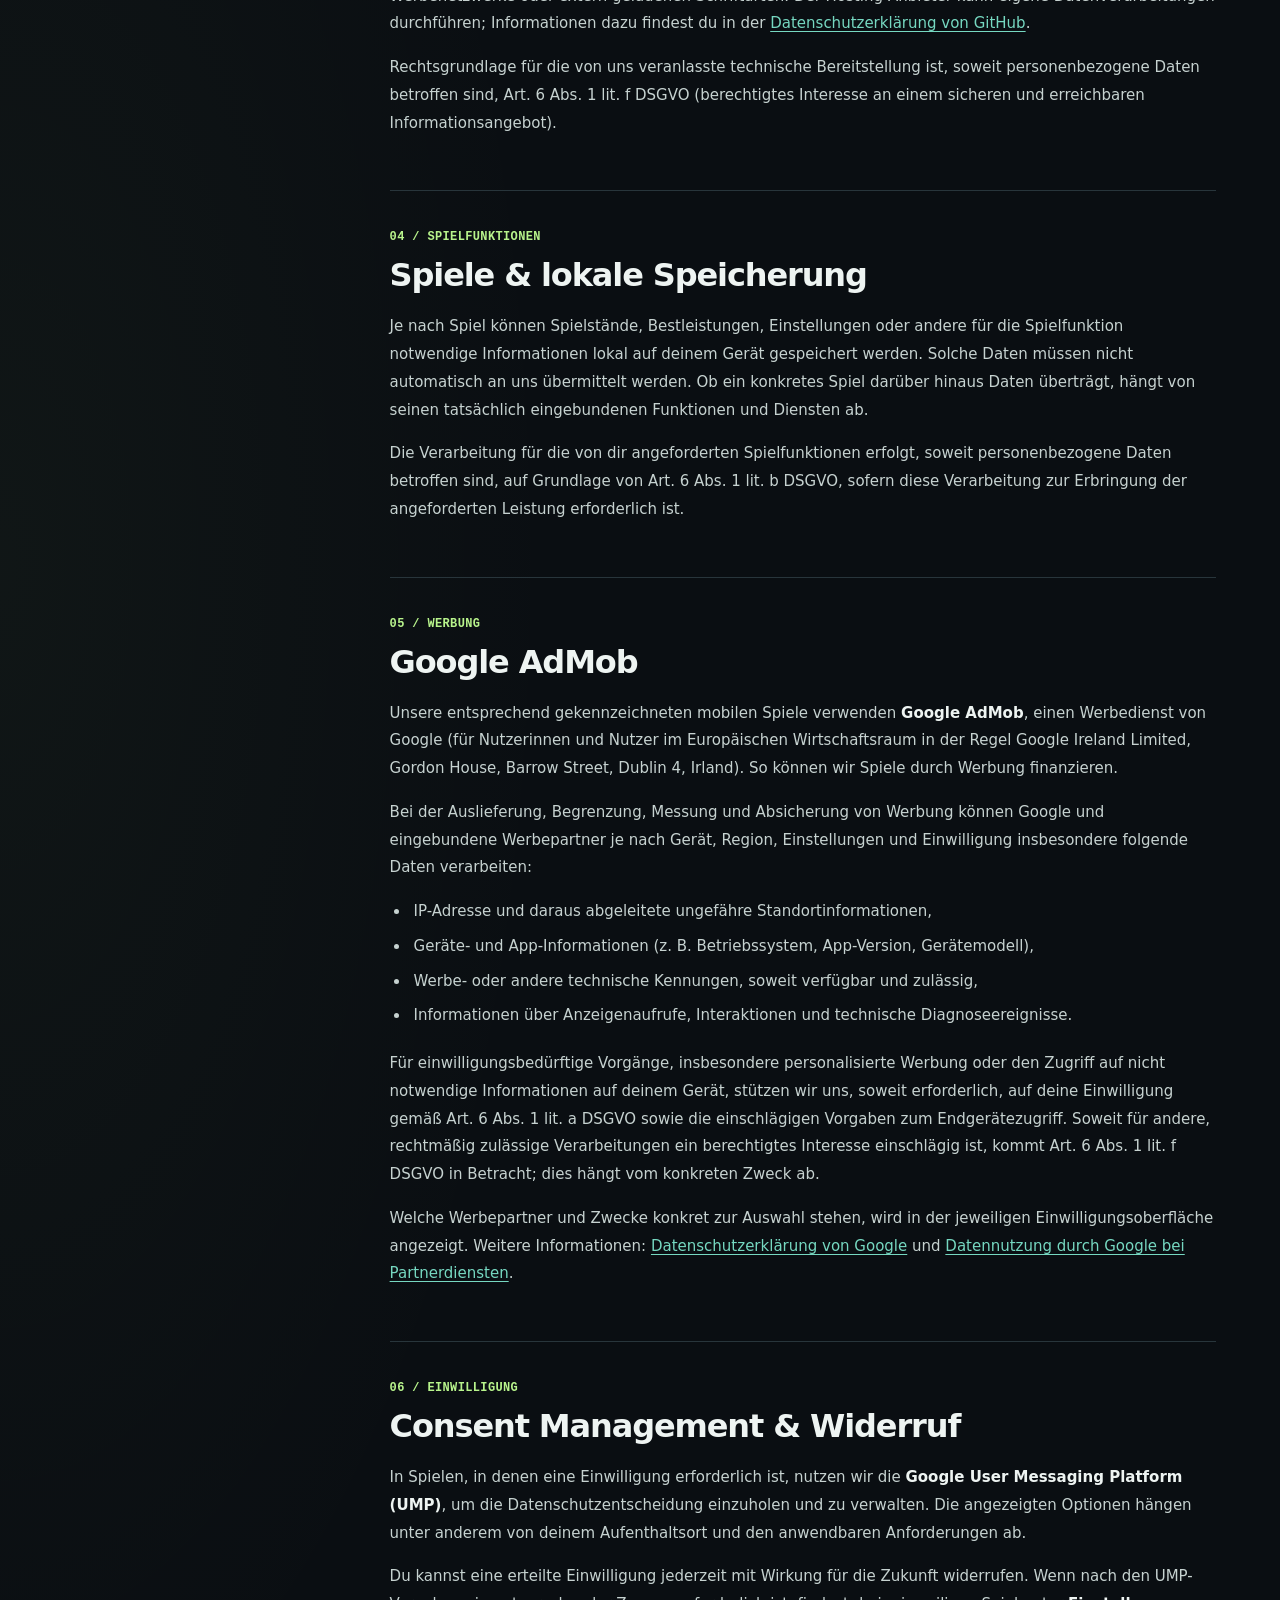
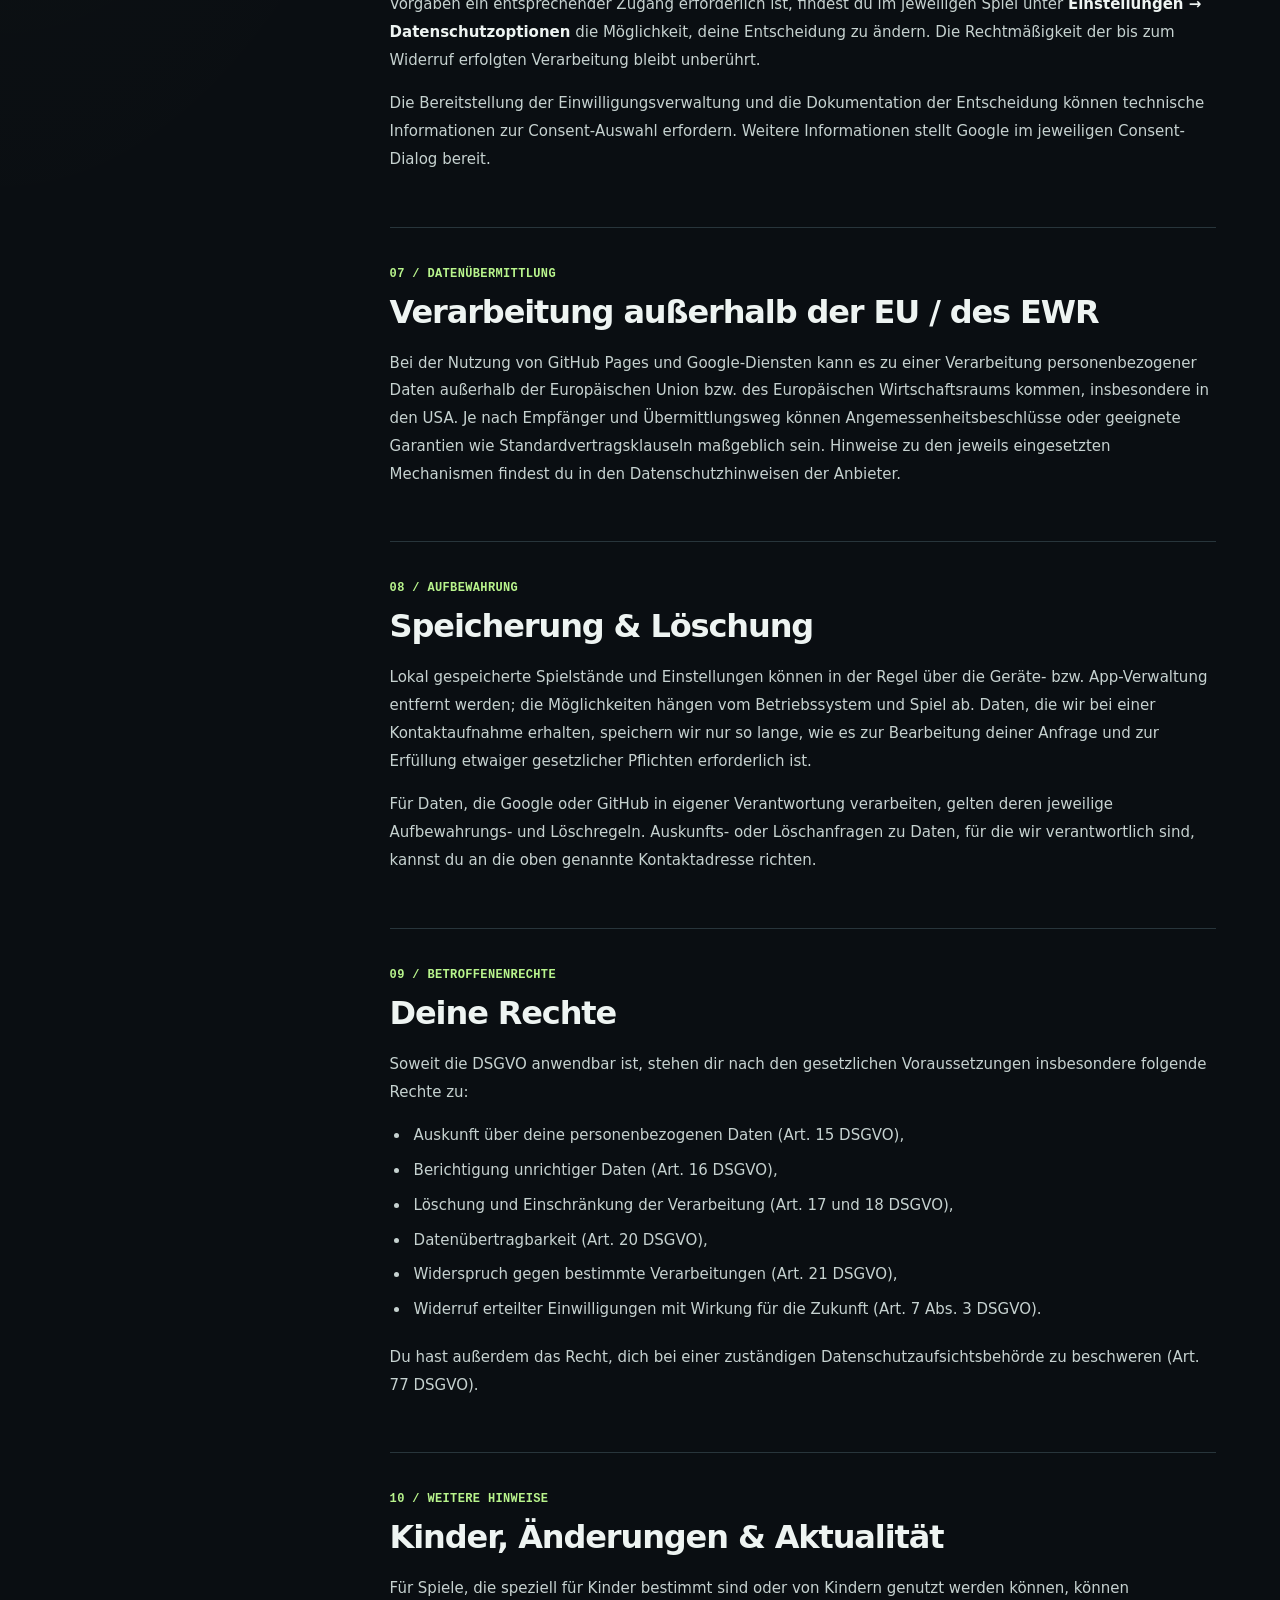
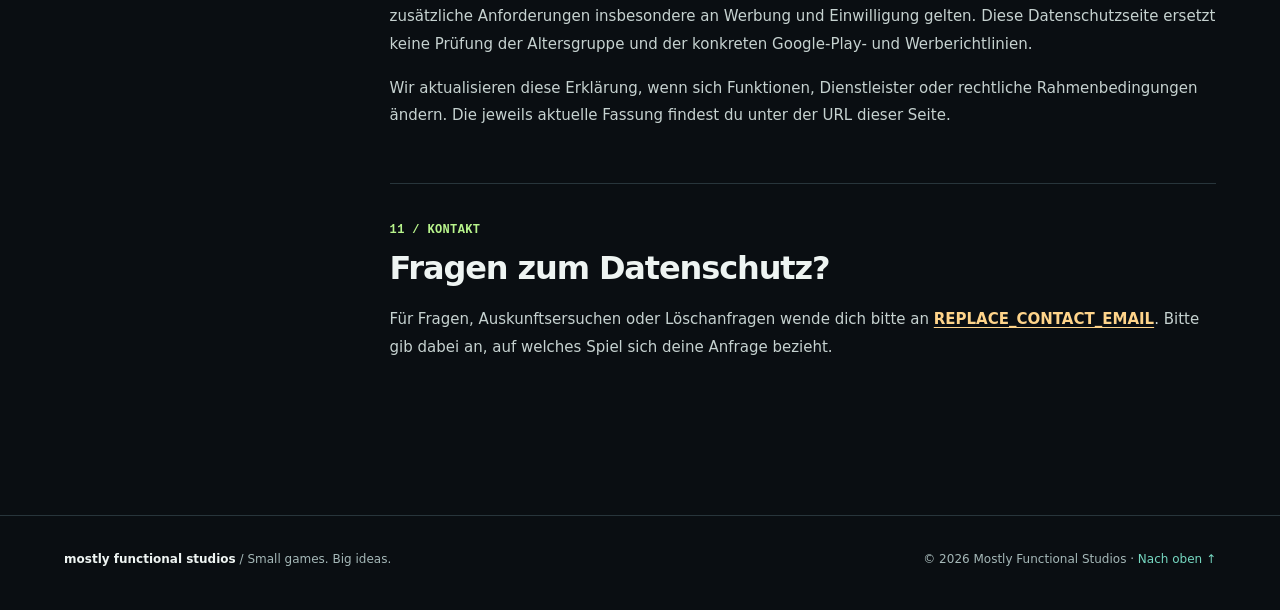
==== commit ad6e255e: "updated brand case" ====
--- a/index.html
+++ b/index.html
@@ -15,7 +15,7 @@
     <div class="container header-inner">
       <a class="brand" href="#start" aria-label="Mostly Functional Studios – zum Anfang">
         <span class="brand-mark" aria-hidden="true"><span class="brand-eyes"><i></i><i></i></span></span>
-        <span class="brand-wordmark">mostly functional<span>STUDIOS</span></span>
+        <span class="brand-wordmark">MOSTLY FUNCTIONAL<span>STUDIOS</span></span>
       </a>
       <div class="header-actions">
         <a class="top-link" href="#kontakt">Kontakt</a>
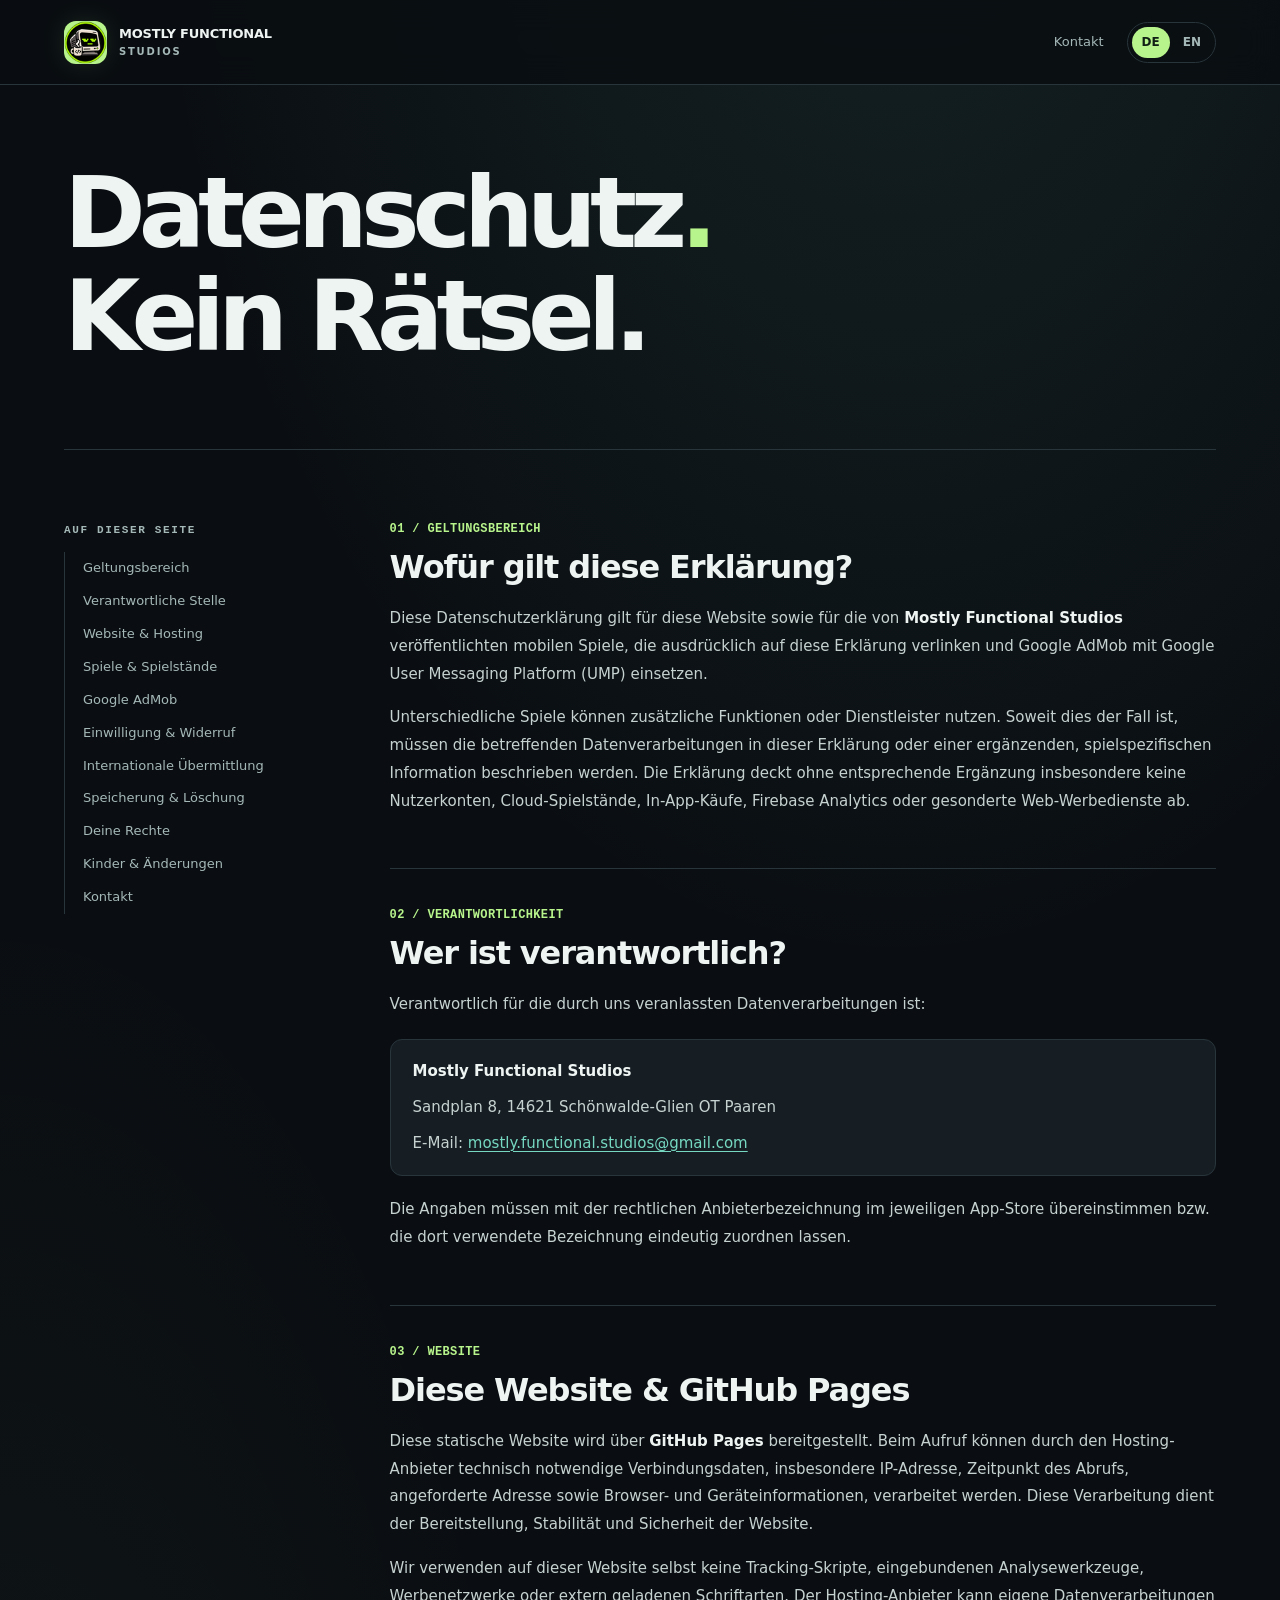
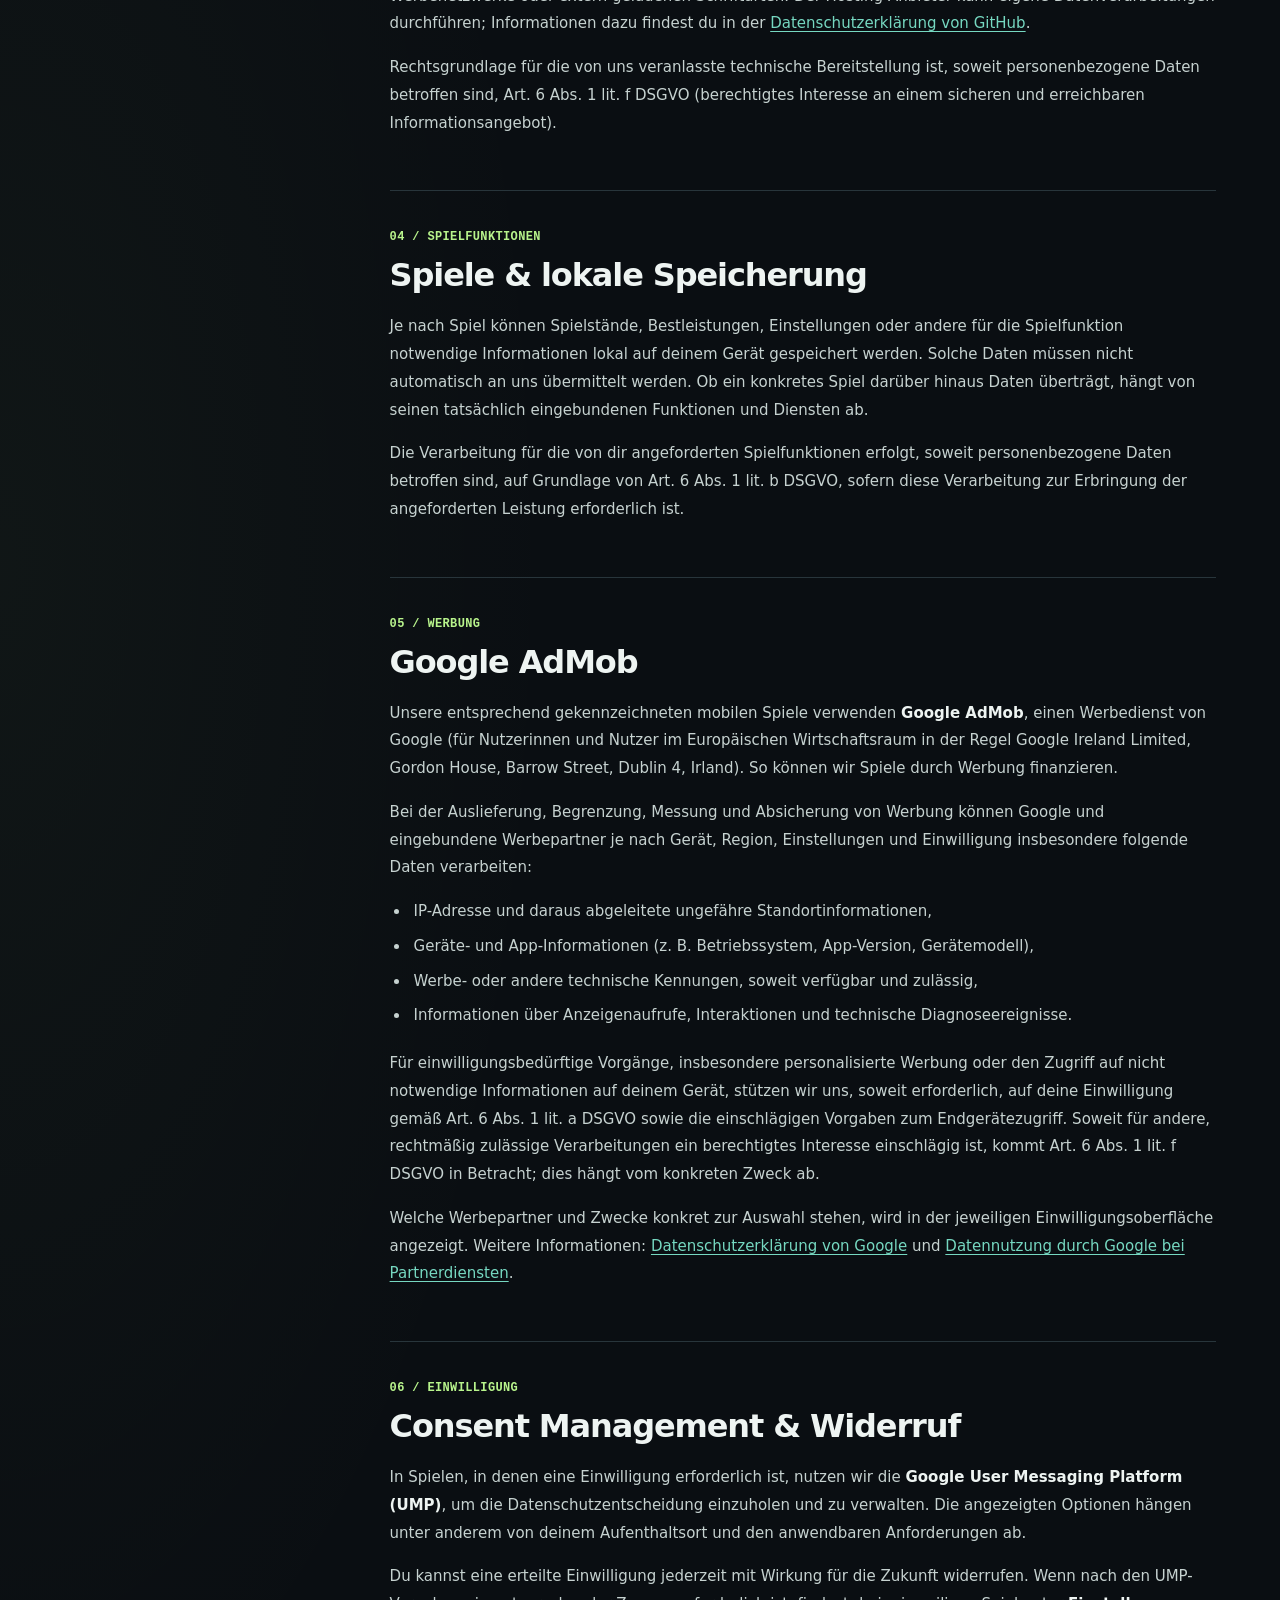
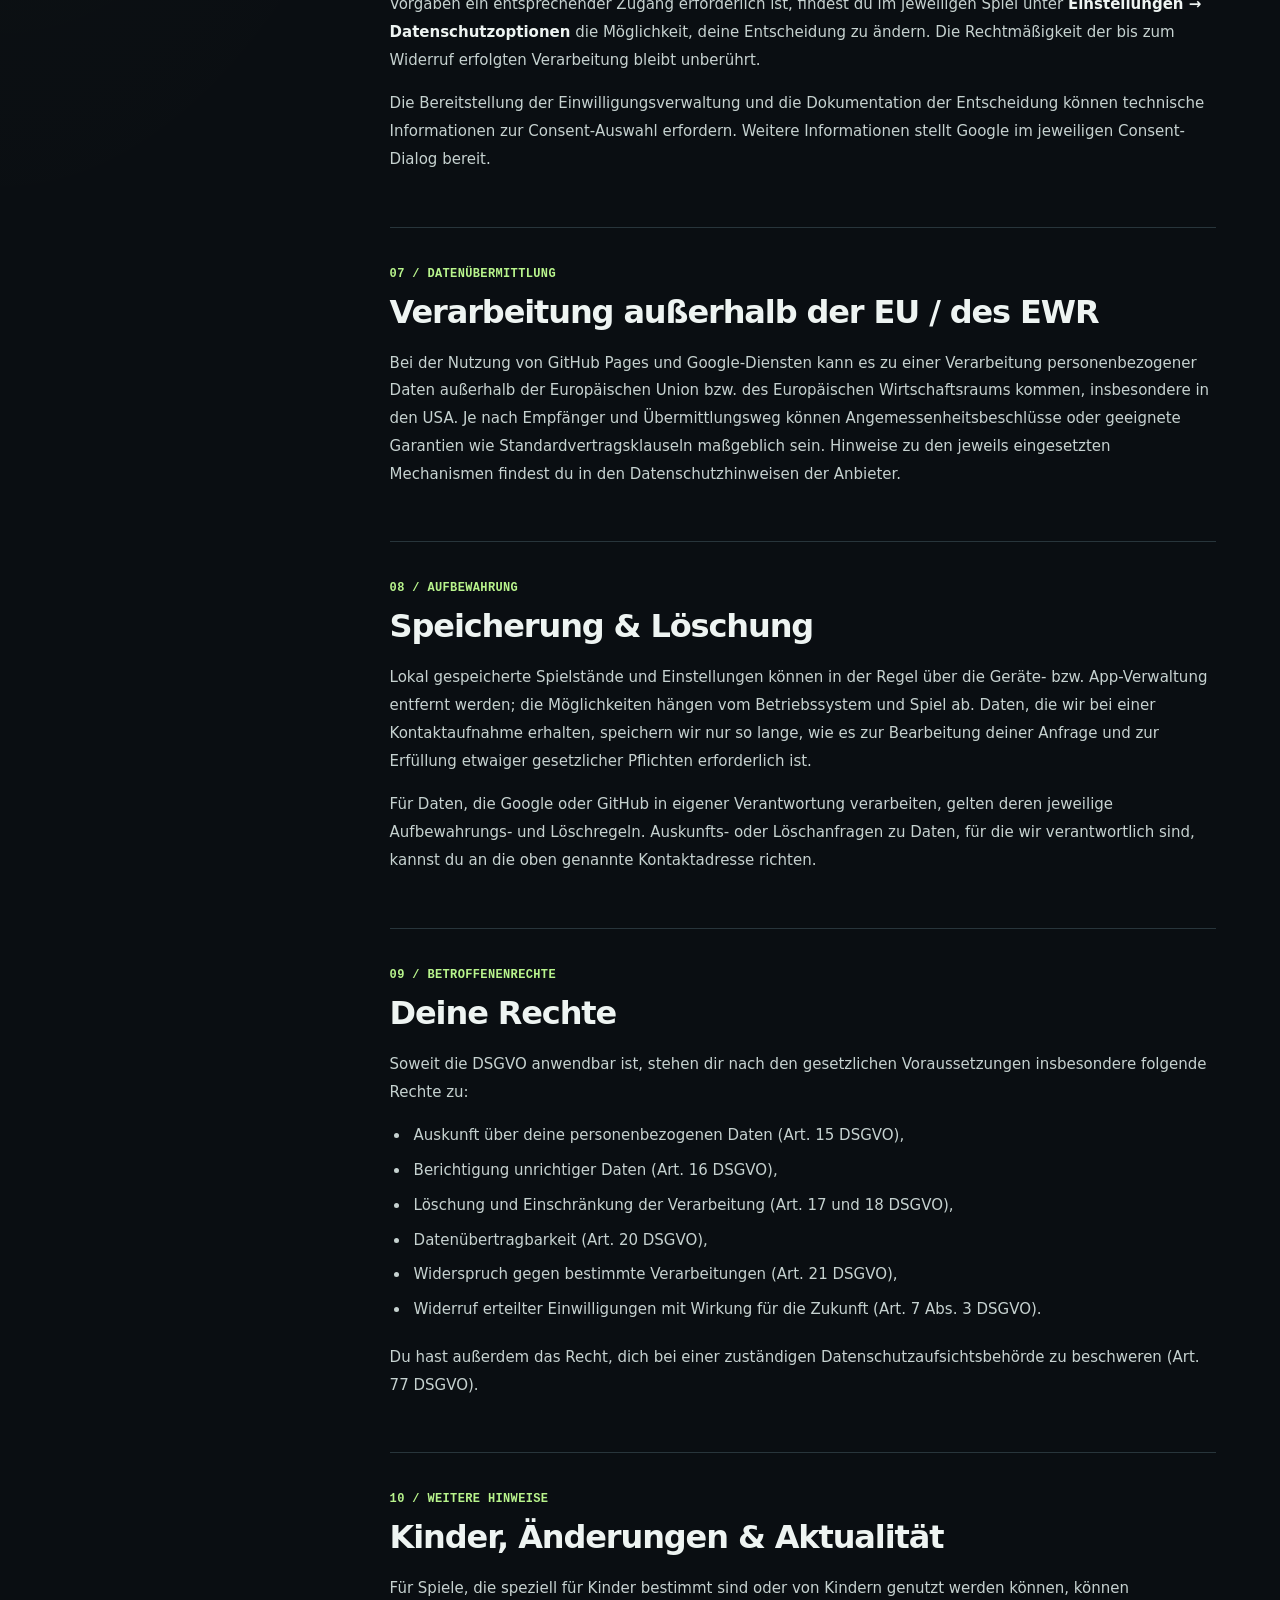
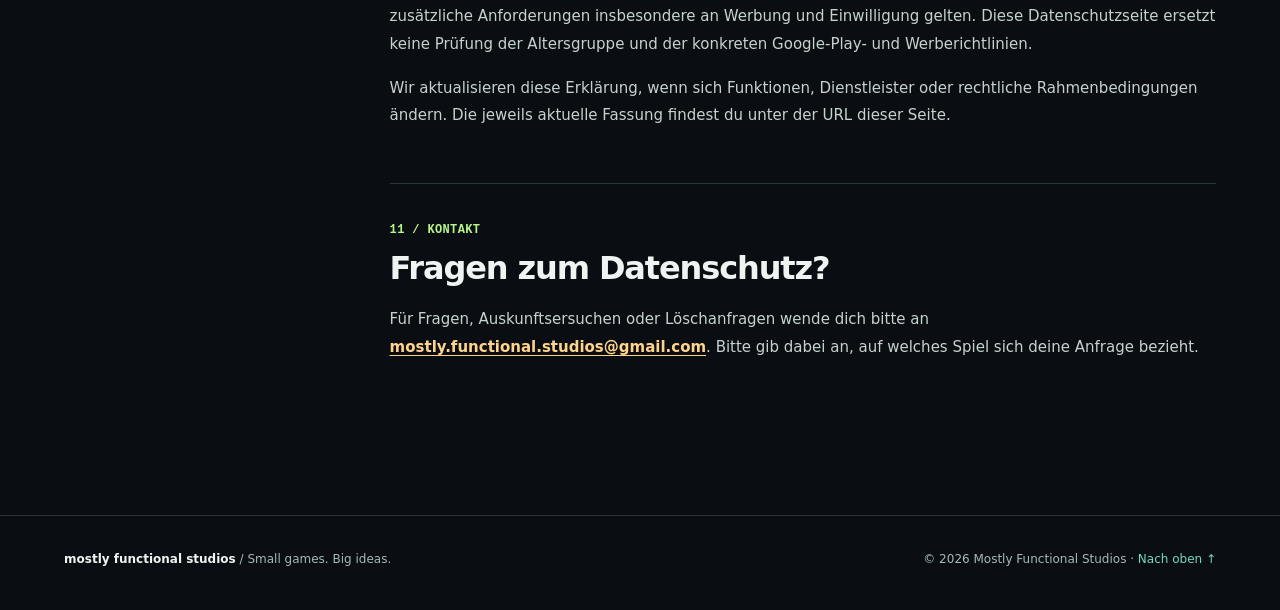
==== commit d4213723: "adjusted favicon and brand image" ====
--- a/index.html
+++ b/index.html
@@ -1,25 +1,38 @@
 <!doctype html>
 <html lang="de">
+
 <head>
   <meta charset="utf-8">
   <meta name="viewport" content="width=device-width, initial-scale=1">
   <meta name="color-scheme" content="dark">
   <meta name="theme-color" content="#0a0e12">
-  <meta name="description" content="Datenschutzerklärung für mobile Spiele von Mostly Functional Studios und diese Website. Informationen zu AdMob, Einwilligung, Datenverarbeitung und Betroffenenrechten.">
+  <meta name="description"
+    content="Datenschutzerklärung für mobile Spiele von Mostly Functional Studios und diese Website. Informationen zu AdMob, Einwilligung, Datenverarbeitung und Betroffenenrechten.">
   <title>Datenschutzerklärung — Mostly Functional Studios</title>
-  <link rel="icon" href="assets/favicon.svg" type="image/svg+xml">
+  <link rel="icon" type="image/png" sizes="48x48" href="assets/favicon-48.png">
+  <link rel="icon" type="image/png" sizes="32x32" href="assets/favicon-32.png">
+  <link rel="icon" type="image/png" sizes="16x16" href="assets/favicon-16.png">
+  <link rel="icon" href="assets/favicon.ico" sizes="any">
+  <link rel="apple-touch-icon" sizes="180x180" href="assets/apple-touch-icon.png">
   <link rel="stylesheet" href="assets/styles.css">
 </head>
+
 <body>
   <header class="site-header">
     <div class="container header-inner">
       <a class="brand" href="#start" aria-label="Mostly Functional Studios – zum Anfang">
-        <span class="brand-mark" aria-hidden="true"><span class="brand-eyes"><i></i><i></i></span></span>
-        <span class="brand-wordmark">MOSTLY FUNCTIONAL<span>STUDIOS</span></span>
+
+        <img class="brand-mark" src="assets/brand-mark-64.webp"
+          srcset="assets/brand-mark-64.webp 1x, assets/brand-mark-128.webp 2x" width="64" height="64"
+          alt="Mostly Functional Studios">
+
+        <span class="brand-wordmark">MOSTLY
+          FUNCTIONAL<span>STUDIOS</span></span>
       </a>
       <div class="header-actions">
         <a class="top-link" href="#kontakt">Kontakt</a>
-        <nav class="language-switch" aria-label="Sprache wählen"><a href="index.html" lang="de" aria-current="page">DE</a><a href="en/index.html" lang="en">EN</a></nav>
+        <nav class="language-switch" aria-label="Sprache wählen"><a href="index.html" lang="de"
+            aria-current="page">DE</a><a href="en/index.html" lang="en">EN</a></nav>
       </div>
     </div>
   </header>
@@ -29,83 +42,175 @@
     </div>
 
     <div class="container content-layout">
-      <nav class="toc" aria-label="Inhalt"><p>Auf dieser Seite</p><ul>
-        <li><a href="#geltungsbereich">Geltungsbereich</a></li>
-        <li><a href="#verantwortlich">Verantwortliche Stelle</a></li>
-        <li><a href="#website">Website &amp; Hosting</a></li>
-        <li><a href="#spiele">Spiele &amp; Spielstände</a></li>
-        <li><a href="#werbung">Google AdMob</a></li>
-        <li><a href="#einwilligung">Einwilligung &amp; Widerruf</a></li>
-        <li><a href="#uebermittlung">Internationale Übermittlung</a></li>
-        <li><a href="#speicherung">Speicherung &amp; Löschung</a></li>
-        <li><a href="#rechte">Deine Rechte</a></li>
-        <li><a href="#kinder">Kinder &amp; Änderungen</a></li>
-        <li><a href="#kontakt">Kontakt</a></li>
-      </ul></nav>
+      <nav class="toc" aria-label="Inhalt">
+        <p>Auf dieser Seite</p>
+        <ul>
+          <li><a href="#geltungsbereich">Geltungsbereich</a></li>
+          <li><a href="#verantwortlich">Verantwortliche Stelle</a></li>
+          <li><a href="#website">Website &amp; Hosting</a></li>
+          <li><a href="#spiele">Spiele &amp; Spielstände</a></li>
+          <li><a href="#werbung">Google AdMob</a></li>
+          <li><a href="#einwilligung">Einwilligung &amp; Widerruf</a></li>
+          <li><a href="#uebermittlung">Internationale Übermittlung</a></li>
+          <li><a href="#speicherung">Speicherung &amp; Löschung</a></li>
+          <li><a href="#rechte">Deine Rechte</a></li>
+          <li><a href="#kinder">Kinder &amp; Änderungen</a></li>
+          <li><a href="#kontakt">Kontakt</a></li>
+        </ul>
+      </nav>
 
       <article class="policy">
-        <section id="geltungsbereich"><span class="number">01 / GELTUNGSBEREICH</span><h2>Wofür gilt diese Erklärung?</h2>
-          <p>Diese Datenschutzerklärung gilt für diese Website sowie für die von <strong>Mostly Functional Studios</strong> veröffentlichten mobilen Spiele, die ausdrücklich auf diese Erklärung verlinken und Google AdMob mit Google User Messaging Platform (UMP) einsetzen.</p>
-          <p>Unterschiedliche Spiele können zusätzliche Funktionen oder Dienstleister nutzen. Soweit dies der Fall ist, müssen die betreffenden Datenverarbeitungen in dieser Erklärung oder einer ergänzenden, spielspezifischen Information beschrieben werden. Die Erklärung deckt ohne entsprechende Ergänzung insbesondere keine Nutzerkonten, Cloud-Spielstände, In-App-Käufe, Firebase Analytics oder gesonderte Web-Werbedienste ab.</p>
-        </section>
-
-        <section id="verantwortlich"><span class="number">02 / VERANTWORTLICHKEIT</span><h2>Wer ist verantwortlich?</h2>
+        <section id="geltungsbereich"><span class="number">01 / GELTUNGSBEREICH</span>
+          <h2>Wofür gilt diese Erklärung?</h2>
+          <p>Diese Datenschutzerklärung gilt für diese Website sowie für die von <strong>Mostly Functional
+              Studios</strong> veröffentlichten mobilen Spiele, die ausdrücklich auf diese Erklärung verlinken und
+            Google AdMob mit Google User Messaging Platform (UMP) einsetzen.</p>
+          <p>Unterschiedliche Spiele können zusätzliche Funktionen oder Dienstleister nutzen. Soweit dies der Fall ist,
+            müssen die betreffenden Datenverarbeitungen in dieser Erklärung oder einer ergänzenden, spielspezifischen
+            Information beschrieben werden. Die Erklärung deckt ohne entsprechende Ergänzung insbesondere keine
+            Nutzerkonten, Cloud-Spielstände, In-App-Käufe, Firebase Analytics oder gesonderte Web-Werbedienste ab.</p>
+        </section>
+
+        <section id="verantwortlich"><span class="number">02 / VERANTWORTLICHKEIT</span>
+          <h2>Wer ist verantwortlich?</h2>
           <p>Verantwortlich für die durch uns veranlassten Datenverarbeitungen ist:</p>
-          <div class="detail-box"><p><strong class="placeholder">REPLACE_LEGAL_NAME</strong></p><p class="placeholder">REPLACE_POSTAL_ADDRESS</p><p>E-Mail: <a class="placeholder" href="mailto:REPLACE_CONTACT_EMAIL">REPLACE_CONTACT_EMAIL</a></p></div>
-          <p>Die Angaben müssen mit der rechtlichen Anbieterbezeichnung im jeweiligen App-Store übereinstimmen bzw. die dort verwendete Bezeichnung eindeutig zuordnen lassen.</p>
-        </section>
-
-        <section id="website"><span class="number">03 / WEBSITE</span><h2>Diese Website &amp; GitHub Pages</h2>
-          <p>Diese statische Website wird über <strong>GitHub Pages</strong> bereitgestellt. Beim Aufruf können durch den Hosting-Anbieter technisch notwendige Verbindungsdaten, insbesondere IP-Adresse, Zeitpunkt des Abrufs, angeforderte Adresse sowie Browser- und Geräteinformationen, verarbeitet werden. Diese Verarbeitung dient der Bereitstellung, Stabilität und Sicherheit der Website.</p>
-          <p>Wir verwenden auf dieser Website selbst keine Tracking-Skripte, eingebundenen Analysewerkzeuge, Werbenetzwerke oder extern geladenen Schriftarten. Der Hosting-Anbieter kann eigene Datenverarbeitungen durchführen; Informationen dazu findest du in der <a href="https://docs.github.com/en/site-policy/privacy-policies/github-general-privacy-statement" rel="noopener noreferrer">Datenschutzerklärung von GitHub</a>.</p>
-          <p>Rechtsgrundlage für die von uns veranlasste technische Bereitstellung ist, soweit personenbezogene Daten betroffen sind, Art. 6 Abs. 1 lit. f DSGVO (berechtigtes Interesse an einem sicheren und erreichbaren Informationsangebot).</p>
-        </section>
-
-        <section id="spiele"><span class="number">04 / SPIELFUNKTIONEN</span><h2>Spiele &amp; lokale Speicherung</h2>
-          <p>Je nach Spiel können Spielstände, Bestleistungen, Einstellungen oder andere für die Spielfunktion notwendige Informationen lokal auf deinem Gerät gespeichert werden. Solche Daten müssen nicht automatisch an uns übermittelt werden. Ob ein konkretes Spiel darüber hinaus Daten überträgt, hängt von seinen tatsächlich eingebundenen Funktionen und Diensten ab.</p>
-          <p>Die Verarbeitung für die von dir angeforderten Spielfunktionen erfolgt, soweit personenbezogene Daten betroffen sind, auf Grundlage von Art. 6 Abs. 1 lit. b DSGVO, sofern diese Verarbeitung zur Erbringung der angeforderten Leistung erforderlich ist.</p>
-        </section>
-
-        <section id="werbung"><span class="number">05 / WERBUNG</span><h2>Google AdMob</h2>
-          <p>Unsere entsprechend gekennzeichneten mobilen Spiele verwenden <strong>Google AdMob</strong>, einen Werbedienst von Google (für Nutzerinnen und Nutzer im Europäischen Wirtschaftsraum in der Regel Google Ireland Limited, Gordon House, Barrow Street, Dublin 4, Irland). So können wir Spiele durch Werbung finanzieren.</p>
-          <p>Bei der Auslieferung, Begrenzung, Messung und Absicherung von Werbung können Google und eingebundene Werbepartner je nach Gerät, Region, Einstellungen und Einwilligung insbesondere folgende Daten verarbeiten:</p>
-          <ul><li>IP-Adresse und daraus abgeleitete ungefähre Standortinformationen,</li><li>Geräte- und App-Informationen (z. B. Betriebssystem, App-Version, Gerätemodell),</li><li>Werbe- oder andere technische Kennungen, soweit verfügbar und zulässig,</li><li>Informationen über Anzeigenaufrufe, Interaktionen und technische Diagnoseereignisse.</li></ul>
-          <p>Für einwilligungsbedürftige Vorgänge, insbesondere personalisierte Werbung oder den Zugriff auf nicht notwendige Informationen auf deinem Gerät, stützen wir uns, soweit erforderlich, auf deine Einwilligung gemäß Art. 6 Abs. 1 lit. a DSGVO sowie die einschlägigen Vorgaben zum Endgerätezugriff. Soweit für andere, rechtmäßig zulässige Verarbeitungen ein berechtigtes Interesse einschlägig ist, kommt Art. 6 Abs. 1 lit. f DSGVO in Betracht; dies hängt vom konkreten Zweck ab.</p>
-          <p>Welche Werbepartner und Zwecke konkret zur Auswahl stehen, wird in der jeweiligen Einwilligungsoberfläche angezeigt. Weitere Informationen: <a href="https://policies.google.com/privacy?hl=de" rel="noopener noreferrer">Datenschutzerklärung von Google</a> und <a href="https://policies.google.com/technologies/partner-sites?hl=de" rel="noopener noreferrer">Datennutzung durch Google bei Partnerdiensten</a>.</p>
-        </section>
-
-        <section id="einwilligung"><span class="number">06 / EINWILLIGUNG</span><h2>Consent Management &amp; Widerruf</h2>
-          <p>In Spielen, in denen eine Einwilligung erforderlich ist, nutzen wir die <strong>Google User Messaging Platform (UMP)</strong>, um die Datenschutzentscheidung einzuholen und zu verwalten. Die angezeigten Optionen hängen unter anderem von deinem Aufenthaltsort und den anwendbaren Anforderungen ab.</p>
-          <p>Du kannst eine erteilte Einwilligung jederzeit mit Wirkung für die Zukunft widerrufen. Wenn nach den UMP-Vorgaben ein entsprechender Zugang erforderlich ist, findest du im jeweiligen Spiel unter <strong>Einstellungen → Datenschutzoptionen</strong> die Möglichkeit, deine Entscheidung zu ändern. Die Rechtmäßigkeit der bis zum Widerruf erfolgten Verarbeitung bleibt unberührt.</p>
-          <p>Die Bereitstellung der Einwilligungsverwaltung und die Dokumentation der Entscheidung können technische Informationen zur Consent-Auswahl erfordern. Weitere Informationen stellt Google im jeweiligen Consent-Dialog bereit.</p>
-        </section>
-
-        <section id="uebermittlung"><span class="number">07 / DATENÜBERMITTLUNG</span><h2>Verarbeitung außerhalb der EU / des EWR</h2>
-          <p>Bei der Nutzung von GitHub Pages und Google-Diensten kann es zu einer Verarbeitung personenbezogener Daten außerhalb der Europäischen Union bzw. des Europäischen Wirtschaftsraums kommen, insbesondere in den USA. Je nach Empfänger und Übermittlungsweg können Angemessenheitsbeschlüsse oder geeignete Garantien wie Standardvertragsklauseln maßgeblich sein. Hinweise zu den jeweils eingesetzten Mechanismen findest du in den Datenschutzhinweisen der Anbieter.</p>
-        </section>
-
-        <section id="speicherung"><span class="number">08 / AUFBEWAHRUNG</span><h2>Speicherung &amp; Löschung</h2>
-          <p>Lokal gespeicherte Spielstände und Einstellungen können in der Regel über die Geräte- bzw. App-Verwaltung entfernt werden; die Möglichkeiten hängen vom Betriebssystem und Spiel ab. Daten, die wir bei einer Kontaktaufnahme erhalten, speichern wir nur so lange, wie es zur Bearbeitung deiner Anfrage und zur Erfüllung etwaiger gesetzlicher Pflichten erforderlich ist.</p>
-          <p>Für Daten, die Google oder GitHub in eigener Verantwortung verarbeiten, gelten deren jeweilige Aufbewahrungs- und Löschregeln. Auskunfts- oder Löschanfragen zu Daten, für die wir verantwortlich sind, kannst du an die oben genannte Kontaktadresse richten.</p>
-        </section>
-
-        <section id="rechte"><span class="number">09 / BETROFFENENRECHTE</span><h2>Deine Rechte</h2>
-          <p>Soweit die DSGVO anwendbar ist, stehen dir nach den gesetzlichen Voraussetzungen insbesondere folgende Rechte zu:</p>
-          <ul><li>Auskunft über deine personenbezogenen Daten (Art. 15 DSGVO),</li><li>Berichtigung unrichtiger Daten (Art. 16 DSGVO),</li><li>Löschung und Einschränkung der Verarbeitung (Art. 17 und 18 DSGVO),</li><li>Datenübertragbarkeit (Art. 20 DSGVO),</li><li>Widerspruch gegen bestimmte Verarbeitungen (Art. 21 DSGVO),</li><li>Widerruf erteilter Einwilligungen mit Wirkung für die Zukunft (Art. 7 Abs. 3 DSGVO).</li></ul>
-          <p>Du hast außerdem das Recht, dich bei einer zuständigen Datenschutzaufsichtsbehörde zu beschweren (Art. 77 DSGVO).</p>
-        </section>
-
-        <section id="kinder"><span class="number">10 / WEITERE HINWEISE</span><h2>Kinder, Änderungen &amp; Aktualität</h2>
-          <p>Für Spiele, die speziell für Kinder bestimmt sind oder von Kindern genutzt werden können, können zusätzliche Anforderungen insbesondere an Werbung und Einwilligung gelten. Diese Datenschutzseite ersetzt keine Prüfung der Altersgruppe und der konkreten Google-Play- und Werberichtlinien.</p>
-          <p>Wir aktualisieren diese Erklärung, wenn sich Funktionen, Dienstleister oder rechtliche Rahmenbedingungen ändern. Die jeweils aktuelle Fassung findest du unter der URL dieser Seite.</p>
-        </section>
-
-        <section id="kontakt"><span class="number">11 / KONTAKT</span><h2>Fragen zum Datenschutz?</h2>
-          <p>Für Fragen, Auskunftsersuchen oder Löschanfragen wende dich bitte an <a class="placeholder" href="mailto:REPLACE_CONTACT_EMAIL">REPLACE_CONTACT_EMAIL</a>. Bitte gib dabei an, auf welches Spiel sich deine Anfrage bezieht.</p>
+          <div class="detail-box">
+            <p><strong>Mostly Functional Studios</strong></p>
+            <p>Sandplan 8, 14621 Schönwalde-Glien OT Paaren</p>
+            <p>E-Mail: <a href="mailto:mostly.functional.studios@gmail.com">mostly.functional.studios@gmail.com</a></p>
+          </div>
+          <p>Die Angaben müssen mit der rechtlichen Anbieterbezeichnung im jeweiligen App-Store übereinstimmen bzw. die
+            dort verwendete Bezeichnung eindeutig zuordnen lassen.</p>
+        </section>
+
+        <section id="website"><span class="number">03 / WEBSITE</span>
+          <h2>Diese Website &amp; GitHub Pages</h2>
+          <p>Diese statische Website wird über <strong>GitHub Pages</strong> bereitgestellt. Beim Aufruf können durch
+            den Hosting-Anbieter technisch notwendige Verbindungsdaten, insbesondere IP-Adresse, Zeitpunkt des Abrufs,
+            angeforderte Adresse sowie Browser- und Geräteinformationen, verarbeitet werden. Diese Verarbeitung dient
+            der Bereitstellung, Stabilität und Sicherheit der Website.</p>
+          <p>Wir verwenden auf dieser Website selbst keine Tracking-Skripte, eingebundenen Analysewerkzeuge,
+            Werbenetzwerke oder extern geladenen Schriftarten. Der Hosting-Anbieter kann eigene Datenverarbeitungen
+            durchführen; Informationen dazu findest du in der <a
+              href="https://docs.github.com/en/site-policy/privacy-policies/github-general-privacy-statement"
+              rel="noopener noreferrer">Datenschutzerklärung von GitHub</a>.</p>
+          <p>Rechtsgrundlage für die von uns veranlasste technische Bereitstellung ist, soweit personenbezogene Daten
+            betroffen sind, Art. 6 Abs. 1 lit. f DSGVO (berechtigtes Interesse an einem sicheren und erreichbaren
+            Informationsangebot).</p>
+        </section>
+
+        <section id="spiele"><span class="number">04 / SPIELFUNKTIONEN</span>
+          <h2>Spiele &amp; lokale Speicherung</h2>
+          <p>Je nach Spiel können Spielstände, Bestleistungen, Einstellungen oder andere für die Spielfunktion
+            notwendige Informationen lokal auf deinem Gerät gespeichert werden. Solche Daten müssen nicht automatisch an
+            uns übermittelt werden. Ob ein konkretes Spiel darüber hinaus Daten überträgt, hängt von seinen tatsächlich
+            eingebundenen Funktionen und Diensten ab.</p>
+          <p>Die Verarbeitung für die von dir angeforderten Spielfunktionen erfolgt, soweit personenbezogene Daten
+            betroffen sind, auf Grundlage von Art. 6 Abs. 1 lit. b DSGVO, sofern diese Verarbeitung zur Erbringung der
+            angeforderten Leistung erforderlich ist.</p>
+        </section>
+
+        <section id="werbung"><span class="number">05 / WERBUNG</span>
+          <h2>Google AdMob</h2>
+          <p>Unsere entsprechend gekennzeichneten mobilen Spiele verwenden <strong>Google AdMob</strong>, einen
+            Werbedienst von Google (für Nutzerinnen und Nutzer im Europäischen Wirtschaftsraum in der Regel Google
+            Ireland Limited, Gordon House, Barrow Street, Dublin 4, Irland). So können wir Spiele durch Werbung
+            finanzieren.</p>
+          <p>Bei der Auslieferung, Begrenzung, Messung und Absicherung von Werbung können Google und eingebundene
+            Werbepartner je nach Gerät, Region, Einstellungen und Einwilligung insbesondere folgende Daten verarbeiten:
+          </p>
+          <ul>
+            <li>IP-Adresse und daraus abgeleitete ungefähre Standortinformationen,</li>
+            <li>Geräte- und App-Informationen (z. B. Betriebssystem, App-Version, Gerätemodell),</li>
+            <li>Werbe- oder andere technische Kennungen, soweit verfügbar und zulässig,</li>
+            <li>Informationen über Anzeigenaufrufe, Interaktionen und technische Diagnoseereignisse.</li>
+          </ul>
+          <p>Für einwilligungsbedürftige Vorgänge, insbesondere personalisierte Werbung oder den Zugriff auf nicht
+            notwendige Informationen auf deinem Gerät, stützen wir uns, soweit erforderlich, auf deine Einwilligung
+            gemäß Art. 6 Abs. 1 lit. a DSGVO sowie die einschlägigen Vorgaben zum Endgerätezugriff. Soweit für andere,
+            rechtmäßig zulässige Verarbeitungen ein berechtigtes Interesse einschlägig ist, kommt Art. 6 Abs. 1 lit. f
+            DSGVO in Betracht; dies hängt vom konkreten Zweck ab.</p>
+          <p>Welche Werbepartner und Zwecke konkret zur Auswahl stehen, wird in der jeweiligen Einwilligungsoberfläche
+            angezeigt. Weitere Informationen: <a href="https://policies.google.com/privacy?hl=de"
+              rel="noopener noreferrer">Datenschutzerklärung von Google</a> und <a
+              href="https://policies.google.com/technologies/partner-sites?hl=de" rel="noopener noreferrer">Datennutzung
+              durch Google bei Partnerdiensten</a>.</p>
+        </section>
+
+        <section id="einwilligung"><span class="number">06 / EINWILLIGUNG</span>
+          <h2>Consent Management &amp; Widerruf</h2>
+          <p>In Spielen, in denen eine Einwilligung erforderlich ist, nutzen wir die <strong>Google User Messaging
+              Platform (UMP)</strong>, um die Datenschutzentscheidung einzuholen und zu verwalten. Die angezeigten
+            Optionen hängen unter anderem von deinem Aufenthaltsort und den anwendbaren Anforderungen ab.</p>
+          <p>Du kannst eine erteilte Einwilligung jederzeit mit Wirkung für die Zukunft widerrufen. Wenn nach den
+            UMP-Vorgaben ein entsprechender Zugang erforderlich ist, findest du im jeweiligen Spiel unter
+            <strong>Einstellungen → Datenschutzoptionen</strong> die Möglichkeit, deine Entscheidung zu ändern. Die
+            Rechtmäßigkeit der bis zum Widerruf erfolgten Verarbeitung bleibt unberührt.
+          </p>
+          <p>Die Bereitstellung der Einwilligungsverwaltung und die Dokumentation der Entscheidung können technische
+            Informationen zur Consent-Auswahl erfordern. Weitere Informationen stellt Google im jeweiligen
+            Consent-Dialog bereit.</p>
+        </section>
+
+        <section id="uebermittlung"><span class="number">07 / DATENÜBERMITTLUNG</span>
+          <h2>Verarbeitung außerhalb der EU / des EWR</h2>
+          <p>Bei der Nutzung von GitHub Pages und Google-Diensten kann es zu einer Verarbeitung personenbezogener Daten
+            außerhalb der Europäischen Union bzw. des Europäischen Wirtschaftsraums kommen, insbesondere in den USA. Je
+            nach Empfänger und Übermittlungsweg können Angemessenheitsbeschlüsse oder geeignete Garantien wie
+            Standardvertragsklauseln maßgeblich sein. Hinweise zu den jeweils eingesetzten Mechanismen findest du in den
+            Datenschutzhinweisen der Anbieter.</p>
+        </section>
+
+        <section id="speicherung"><span class="number">08 / AUFBEWAHRUNG</span>
+          <h2>Speicherung &amp; Löschung</h2>
+          <p>Lokal gespeicherte Spielstände und Einstellungen können in der Regel über die Geräte- bzw. App-Verwaltung
+            entfernt werden; die Möglichkeiten hängen vom Betriebssystem und Spiel ab. Daten, die wir bei einer
+            Kontaktaufnahme erhalten, speichern wir nur so lange, wie es zur Bearbeitung deiner Anfrage und zur
+            Erfüllung etwaiger gesetzlicher Pflichten erforderlich ist.</p>
+          <p>Für Daten, die Google oder GitHub in eigener Verantwortung verarbeiten, gelten deren jeweilige
+            Aufbewahrungs- und Löschregeln. Auskunfts- oder Löschanfragen zu Daten, für die wir verantwortlich sind,
+            kannst du an die oben genannte Kontaktadresse richten.</p>
+        </section>
+
+        <section id="rechte"><span class="number">09 / BETROFFENENRECHTE</span>
+          <h2>Deine Rechte</h2>
+          <p>Soweit die DSGVO anwendbar ist, stehen dir nach den gesetzlichen Voraussetzungen insbesondere folgende
+            Rechte zu:</p>
+          <ul>
+            <li>Auskunft über deine personenbezogenen Daten (Art. 15 DSGVO),</li>
+            <li>Berichtigung unrichtiger Daten (Art. 16 DSGVO),</li>
+            <li>Löschung und Einschränkung der Verarbeitung (Art. 17 und 18 DSGVO),</li>
+            <li>Datenübertragbarkeit (Art. 20 DSGVO),</li>
+            <li>Widerspruch gegen bestimmte Verarbeitungen (Art. 21 DSGVO),</li>
+            <li>Widerruf erteilter Einwilligungen mit Wirkung für die Zukunft (Art. 7 Abs. 3 DSGVO).</li>
+          </ul>
+          <p>Du hast außerdem das Recht, dich bei einer zuständigen Datenschutzaufsichtsbehörde zu beschweren (Art. 77
+            DSGVO).</p>
+        </section>
+
+        <section id="kinder"><span class="number">10 / WEITERE HINWEISE</span>
+          <h2>Kinder, Änderungen &amp; Aktualität</h2>
+          <p>Für Spiele, die speziell für Kinder bestimmt sind oder von Kindern genutzt werden können, können
+            zusätzliche Anforderungen insbesondere an Werbung und Einwilligung gelten. Diese Datenschutzseite ersetzt
+            keine Prüfung der Altersgruppe und der konkreten Google-Play- und Werberichtlinien.</p>
+          <p>Wir aktualisieren diese Erklärung, wenn sich Funktionen, Dienstleister oder rechtliche Rahmenbedingungen
+            ändern. Die jeweils aktuelle Fassung findest du unter der URL dieser Seite.</p>
+        </section>
+
+        <section id="kontakt"><span class="number">11 / KONTAKT</span>
+          <h2>Fragen zum Datenschutz?</h2>
+          <p>Für Fragen, Auskunftsersuchen oder Löschanfragen wende dich bitte an <a class="placeholder"
+              href="mailto:mostly.functional.studios@gmail.com">mostly.functional.studios@gmail.com</a>. Bitte gib dabei an, auf welches Spiel sich
+            deine Anfrage bezieht.</p>
         </section>
       </article>
     </div>
   </main>
-  <footer><div class="container footer-inner"><span><strong>mostly functional studios</strong> <span aria-hidden="true">/</span> Small games. Big ideas.</span><span>© 2026 Mostly Functional Studios · <a href="#start">Nach oben ↑</a></span></div></footer>
+  <footer>
+    <div class="container footer-inner"><span><strong>mostly functional studios</strong> <span
+          aria-hidden="true">/</span> Small games. Big ideas.</span><span>© 2026 Mostly Functional Studios · <a
+          href="#start">Nach oben ↑</a></span></div>
+  </footer>
 </body>
-</html>
+
+</html>
